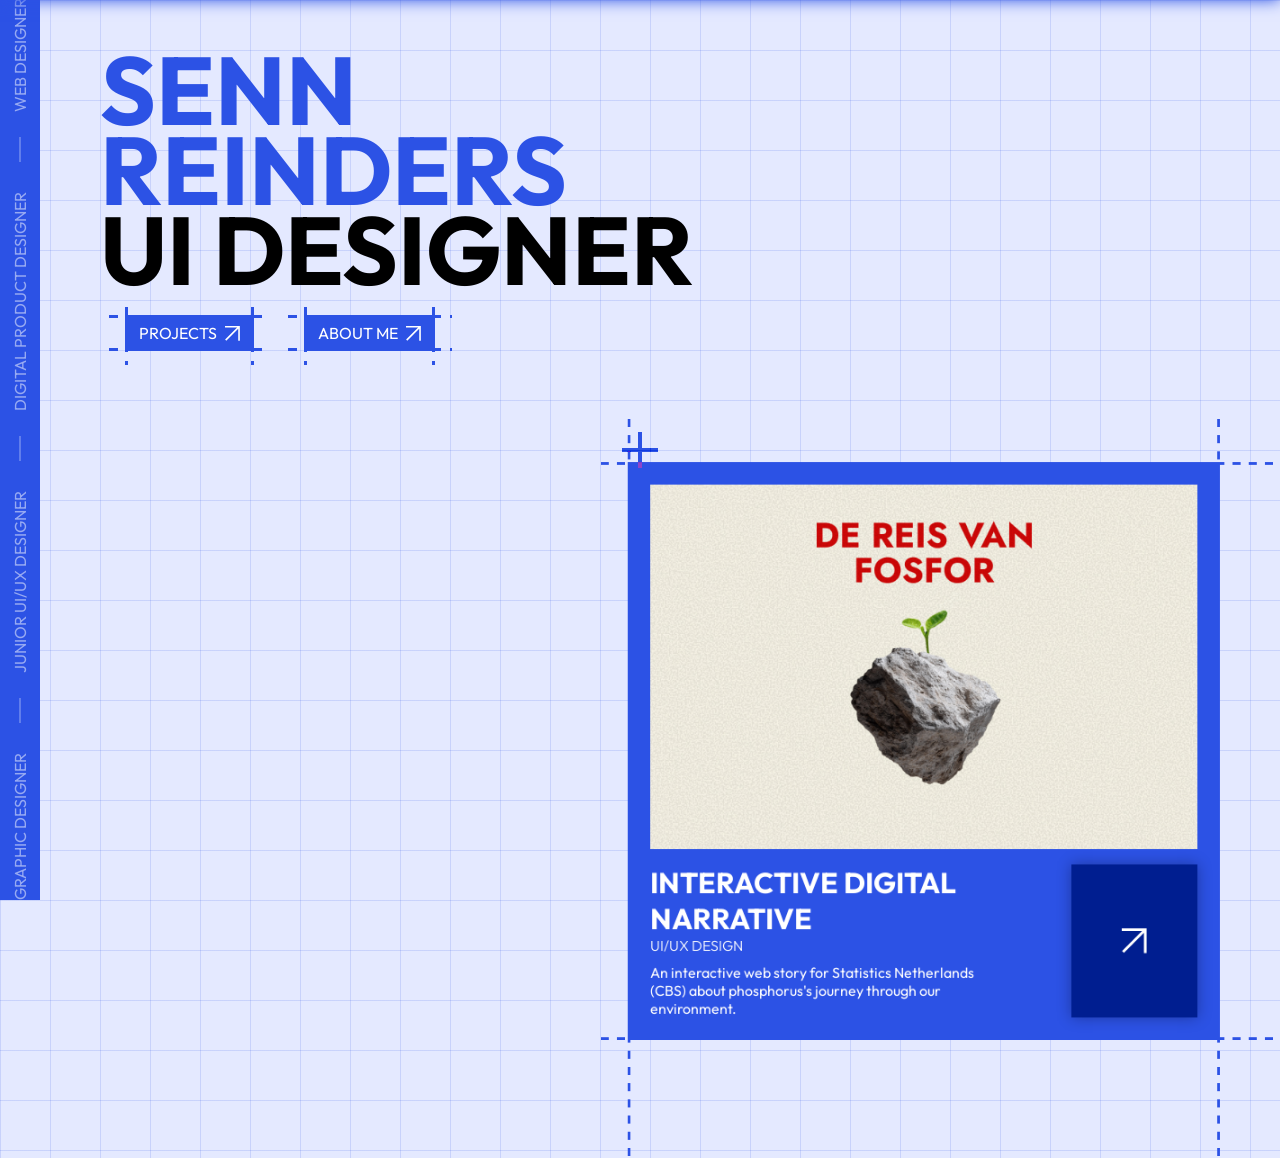
==== index.html @ 4d59e73b "scroll test Smooth scroll with mousewheel test" ====
<!DOCTYPE html>
<!-- TO DO
    - NEXT PROJECT
    - CONTACT ON PROJECT
    - BACK BTN LEFT + BACK
    - MOTION ON PROJECT
    - SMOOTH SCROLL WITH MOUSE WHEEL
    - REMOVE CONSOLE LOGS
     -->

<html lang="en">

<head>
    <meta charset="UTF-8">
    <meta name="viewport" content="width=device-width, initial-scale=1.0">
    <title>Portfolio - Senn</title>
    <link rel="icon" type="image/x-icon" href="favicon.png">
    <link rel="stylesheet" href="css/reset.css">
    <link rel="stylesheet" href="css/styles.css">
    <script src="js/cursor.js" defer></script>
    <script src="js/scroll-horizontal.js" defer></script>
    <script src="js/layout-state.js" defer></script>
    <script src="js/projects-parallax.js" defer></script>
    <script src="js/titles-scroller.js" defer></script>
    <script src="js/header-links-visibility.js" defer></script>
    <script src="js/contact-form.js" defer></script>

    <link href="https://fonts.googleapis.com/css?family=Outfit:100,200,300,regular,500,600,700,800,900"
        rel="stylesheet" />
</head>

<body class="page-transition-active">
    <!-- Loader Overlay -->
    <div id="loader">
        <div class="loader-inner">
            <div class="loader-badge">
                <span class="loader-label">BUILDING INTERFACE</span>
                <div class="loader-progress">
                    <div class="loader-bar"></div>
                </div>
            </div>
            <p class="loader-subtitle">Preparing blueprints & aligning grid…</p>
        </div>
    </div>
    <div id="page-transition" class="active">
        <div class="page-transition-inner">
            <span class="page-transition-label">BUILDING NEXT VIEW</span>
        </div>
    </div>
    <div class="cursor"></div>
    <header>
        <div class="heading links header">
            <div class="dashed-wrapper">
                <a onclick="scrollToProjects()" id="projects-btn-header">projects <svg
                        xmlns="http://www.w3.org/2000/svg" width="15" height="15" viewBox="0 0 15 15" fill="none">
                        <path
                            d="M0.131608 13.5712L12.0927 1.61007L3.50787e-05 1.58253L3.49944e-05 -4.4768e-06H14.8447V14.8447H13.2346L13.2346 2.75197L1.27351 14.7131L0.131608 13.5712Z"
                            fill="white" />
                    </svg>
                    <svg xmlns="http://www.w3.org/2000/svg" width="15" height="15" viewBox="0 0 15 15" fill="none">
                        <path
                            d="M0.131608 13.5712L12.0927 1.61007L3.50787e-05 1.58253L3.49944e-05 -4.4768e-06H14.8447V14.8447H13.2346L13.2346 2.75197L1.27351 14.7131L0.131608 13.5712Z"
                            fill="white" />
                    </svg>
                </a>
            </div>
            <div class="dashed-wrapper">
                <a onclick="scrollToAboutMe()" id="about-me-btn-header">about me <svg xmlns="http://www.w3.org/2000/svg"
                        width="15" height="15" viewBox="0 0 15 15" fill="none">
                        <path
                            d="M0.131608 13.5712L12.0927 1.61007L3.50787e-05 1.58253L3.49944e-05 -4.4768e-06H14.8447V14.8447H13.2346L13.2346 2.75197L1.27351 14.7131L0.131608 13.5712Z"
                            fill="white" />
                    </svg>
                    <svg xmlns="http://www.w3.org/2000/svg" width="15" height="15" viewBox="0 0 15 15" fill="none">
                        <path
                            d="M0.131608 13.5712L12.0927 1.61007L3.50787e-05 1.58253L3.49944e-05 -4.4768e-06H14.8447V14.8447H13.2346L13.2346 2.75197L1.27351 14.7131L0.131608 13.5712Z"
                            fill="white" />
                    </svg>
                </a>
            </div>
        </div>
    </header>
    <main>
        <div class="titles-scroller">
            <div class="scroller-inner">
                <p>GRAPHIC DESIGNER</p>
                <P>JUNIOR UI/UX DESIGNER</P>
                <p>DIGITAL PRODUCT DESIGNER</p>
                <p>WEB DESIGNER</p>
            </div>
        </div>
        <div class="heading-links-grp">
            <div class="heading-group">
                <h1>SENN REINDERS</h1>
                <h2>UI DESIGNER</h2>
            </div>
            <div class="heading links">
                <div class="dashed-wrapper">
                    <a onclick="scrollToProjects()" id="projects-btn">projects <svg xmlns="http://www.w3.org/2000/svg"
                            width="15" height="15" viewBox="0 0 15 15" fill="none">
                            <path
                                d="M0.131608 13.5712L12.0927 1.61007L3.50787e-05 1.58253L3.49944e-05 -4.4768e-06H14.8447V14.8447H13.2346L13.2346 2.75197L1.27351 14.7131L0.131608 13.5712Z"
                                fill="white" />
                        </svg>
                        <svg xmlns="http://www.w3.org/2000/svg" width="15" height="15" viewBox="0 0 15 15" fill="none">
                            <path
                                d="M0.131608 13.5712L12.0927 1.61007L3.50787e-05 1.58253L3.49944e-05 -4.4768e-06H14.8447V14.8447H13.2346L13.2346 2.75197L1.27351 14.7131L0.131608 13.5712Z"
                                fill="white" />
                        </svg>
                    </a>
                </div>
                <div class="dashed-wrapper">
                    <a onclick="scrollToAboutMe()" id="about-me-btn">about me <svg xmlns="http://www.w3.org/2000/svg"
                            width="15" height="15" viewBox="0 0 15 15" fill="none">
                            <path
                                d="M0.131608 13.5712L12.0927 1.61007L3.50787e-05 1.58253L3.49944e-05 -4.4768e-06H14.8447V14.8447H13.2346L13.2346 2.75197L1.27351 14.7131L0.131608 13.5712Z"
                                fill="white" />
                        </svg>
                        <svg xmlns="http://www.w3.org/2000/svg" width="15" height="15" viewBox="0 0 15 15" fill="none">
                            <path
                                d="M0.131608 13.5712L12.0927 1.61007L3.50787e-05 1.58253L3.49944e-05 -4.4768e-06H14.8447V14.8447H13.2346L13.2346 2.75197L1.27351 14.7131L0.131608 13.5712Z"
                                fill="white" />
                        </svg>
                    </a>
                </div>
            </div>
        </div>
        <section class="projects" id="projects">
            <div class="project one" data-depth="0.8">
                <a href="interactive-digital-narrative.html">
                    <img src="img/interactive-digital-narrative_thumbnail.jpg" alt="placeholder">
                </a>
                <div class="txt-btn-grp">
                    <div class="txt-grp">
                        <h3>INTERACTIVE DIGITAL NARRATIVE</h3>
                        <h4>UI/UX Design</h4>
                        <p>An interactive web story for Statistics Netherlands (CBS) about phosphorus's journey through
                            our environment.</p>
                    </div>
                    <a href="interactive-digital-narrative.html">
                        <svg xmlns="http://www.w3.org/2000/svg" width="28" height="28" viewBox="0 0 28 28" fill="none">
                            <path
                                d="M0.244417 25.2114L22.4648 2.99107L-7.94699e-06 2.93991L-7.77841e-06 7.77841e-06H27.5772V27.5772L24.5861 27.5772L24.5861 5.11239L2.36574 27.3327L0.244417 25.2114Z"
                                fill="white" />
                        </svg>
                        <svg xmlns="http://www.w3.org/2000/svg" width="28" height="28" viewBox="0 0 28 28" fill="none">
                            <path
                                d="M0.244417 25.2114L22.4648 2.99107L-7.94699e-06 2.93991L-7.77841e-06 7.77841e-06H27.5772V27.5772L24.5861 27.5772L24.5861 5.11239L2.36574 27.3327L0.244417 25.2114Z"
                                fill="white" />
                        </svg>
                    </a>
                </div>
            </div>
            <div class="project two" data-depth="1.2">
                <a href="unexpected-research-matchmaker.html">
                    <img src="img/unexpected-research-matchmaker_thumbnail.jpg" alt="placeholder">
                </a>
                <div class="txt-btn-grp">
                    <div class="txt-grp">
                        <h3>RESEARCH MATCHMAKER</h3>
                        <h4>UI/UX Design</h4>
                        <p>A playful digital matchmaker that pairs students with surprising research themes from Special
                            Collections through interactive, ever-changing card combinations.</p>
                    </div>
                    <a href="unexpected-research-matchmaker.html">
                        <svg xmlns="http://www.w3.org/2000/svg" width="28" height="28" viewBox="0 0 28 28" fill="none">
                            <path
                                d="M0.244417 25.2114L22.4648 2.99107L-7.94699e-06 2.93991L-7.77841e-06 7.77841e-06H27.5772V27.5772L24.5861 27.5772L24.5861 5.11239L2.36574 27.3327L0.244417 25.2114Z"
                                fill="white" />
                        </svg>
                        <svg xmlns="http://www.w3.org/2000/svg" width="28" height="28" viewBox="0 0 28 28" fill="none">
                            <path
                                d="M0.244417 25.2114L22.4648 2.99107L-7.94699e-06 2.93991L-7.77841e-06 7.77841e-06H27.5772V27.5772L24.5861 27.5772L24.5861 5.11239L2.36574 27.3327L0.244417 25.2114Z"
                                fill="white" />
                        </svg>
                    </a>
                </div>
            </div>
            <div class="project three" data-depth="1.6">
                <img src="img/coming-soon-thumbnail.jpg" alt="placeholder">
                <div class="txt-btn-grp">
                    <div class="txt-grp">
                        <h3>COMING SOON</h3>
                        <h4>UI/UX Design</h4>
                        <p>I'm currently working on a new project. It will be added soon. Please hang in there for just a little while longer.</p>
                    </div>
                    <!-- <a href="#">
                        <svg xmlns="http://www.w3.org/2000/svg" width="28" height="28" viewBox="0 0 28 28" fill="none">
                            <path
                                d="M0.244417 25.2114L22.4648 2.99107L-7.94699e-06 2.93991L-7.77841e-06 7.77841e-06H27.5772V27.5772L24.5861 27.5772L24.5861 5.11239L2.36574 27.3327L0.244417 25.2114Z"
                                fill="white" />
                        </svg>
                        <svg xmlns="http://www.w3.org/2000/svg" width="28" height="28" viewBox="0 0 28 28" fill="none">
                            <path
                                d="M0.244417 25.2114L22.4648 2.99107L-7.94699e-06 2.93991L-7.77841e-06 7.77841e-06H27.5772V27.5772L24.5861 27.5772L24.5861 5.11239L2.36574 27.3327L0.244417 25.2114Z"
                                fill="white" />
                        </svg>
                    </a> -->
                </div>
            </div>
        </section>
        <div id="section-scroll-container">
            <section class="about-me" id="about-me">
                <div class="left">
                    <div class="text">
                        <h3>MORE ABOUT ME</h3>
                        <p>My name is Senn, nice to meet you. I enjoy creating digital products. UI design is what I
                            love to do, and UX design is always part of that, which I don't want to forget. In addition
                            to experimenting on my own, I am still studying at Zuyd University of Applied Sciences.
                            Here, I am pursuing a degree in Communication and Multimedia Design.</p>
                    </div>
                    <div id="study-toolbox-grp">
                        <div class="study">
                            <div id="heading-logo-grp">
                                <h4>STUDY</h4>
                                <img src="img/LogoZUYD.png" alt="logo-zuyd">
                            </div>
                            <p>Communication and Multimedia Design</p>
                            <h5>STUDY PROGRESS</h5>
                            <div class="progress">
                                <div class="year active">1</div>
                                <div class="year active">2</div>
                                <div class="year">3</div>
                                <div class="year">4</div>
                            </div>
                        </div>
                        <div class="buttons">
                            <a onclick="scrollToHowIWork()">design process
                                <svg xmlns="http://www.w3.org/2000/svg" width="17" height="16" viewBox="0 0 17 16"
                                    fill="none">
                                    <path
                                        d="M9.04347 -9.52136e-07L9.04347 13.5325L15.8997 6.70738L16.7949 7.60259L8.39752 16L0.000112076 7.60259L0.910908 6.6918L7.75156 13.5325L7.75156 -1.06508e-06L9.04347 -9.52136e-07Z"
                                        fill="white" />
                                </svg>
                                <svg xmlns="http://www.w3.org/2000/svg" width="17" height="16" viewBox="0 0 17 16"
                                    fill="none">
                                    <path
                                        d="M9.04347 -9.52136e-07L9.04347 13.5325L15.8997 6.70738L16.7949 7.60259L8.39752 16L0.000112076 7.60259L0.910908 6.6918L7.75156 13.5325L7.75156 -1.06508e-06L9.04347 -9.52136e-07Z"
                                        fill="white" />
                                </svg>
                            </a>
                            <a onclick="scrollToContact()">contact
                                <svg xmlns="http://www.w3.org/2000/svg" width="17" height="16" viewBox="0 0 17 16"
                                    fill="none">
                                    <path
                                        d="M9.04347 -9.52136e-07L9.04347 13.5325L15.8997 6.70738L16.7949 7.60259L8.39752 16L0.000112076 7.60259L0.910908 6.6918L7.75156 13.5325L7.75156 -1.06508e-06L9.04347 -9.52136e-07Z"
                                        fill="white" />
                                </svg>
                                <svg xmlns="http://www.w3.org/2000/svg" width="17" height="16" viewBox="0 0 17 16"
                                    fill="none">
                                    <path
                                        d="M9.04347 -9.52136e-07L9.04347 13.5325L15.8997 6.70738L16.7949 7.60259L8.39752 16L0.000112076 7.60259L0.910908 6.6918L7.75156 13.5325L7.75156 -1.06508e-06L9.04347 -9.52136e-07Z"
                                        fill="white" />
                                </svg>
                            </a>
                        </div>
                    </div>
                </div>
                <div id="app" class="right"></div>
                <div class="line">
                    <div class="first"></div>
                    <div class="second"></div>
                </div>
            </section>
            <section class="how-i-work" id="how-i-work">
                <div class="text">
                    <h3>DESIGN PROCESS</h3>
                    <p>I design in an intuitive way. I rarely start from individual screens, but from the journey
                        someone
                        takes and what that experience should feel like. I like to map how a user arrives, which steps
                        they
                        go through and where they might need a small nudge. From there I make choices in flows, states
                        and
                        copy that feel calm and logical for the user, even when the concept is playful or surprising. I
                        work
                        in a focused and structured way, often turning a loose collection of ideas or wireframes into
                        one
                        clear story that makes sense from the first click to the final interaction. I am curious and
                        driven,
                        always looking for ways to improve my skills and to make work that has real impact instead of
                        delivering something that feels half finished.</p>
                </div>
                <div class="my-toolbox">
                    <h4>MY TOOLBOX</h4>
                    <div class="toolbox">
                        <img src="img/figma.png" alt="figma-logo">
                        <img src="img/photoshop.png" alt="adobe-photoshop-logo">
                        <img src="img/illustrator.png" alt="adobe-illustrator-logo">
                        <img src="img/miro.png" alt="miro-logo">
                        <img src="img/notion.png" alt="notion-logo">
                        <img src="img/spline.png" alt="spline-logo">
                    </div>
                </div>
                <div class="line">
                    <div class="first"></div>
                    <div class="second"></div>
                    <div class="third"></div>
                </div>
            </section>
            <section class="contact" id="contact">
                <div class="left">
                    <h3>LET'S BUILD</h3>
                    <form method="POST" id="form">
                        <input type="text" name="first-name" id="first-name" placeholder="First name" required>
                        <input type="text" name="last-name" id="last-name" placeholder="Last name" required>
                        <input type="email" name="email" id="email" placeholder="E-mail" required>
                        <input type="text" name="company" id="company" placeholder="Company (optional)">
                        <textarea name="message" id="message" placeholder="Message" required></textarea>
                        <!-- <div class="captcha-wrapper">
                            <div class="captcha-header">
                                <h5>HUMAN CHECKPOINT</h5>
                                <p>Just a quick security check. Please confirm below that you're not a robot.</p>
                            </div>
                            <div class="h-captcha" data-captcha="true"></div>
                        </div> -->
                        <button type="submit">Send message
                            <svg xmlns="http://www.w3.org/2000/svg" width="14" height="14" viewBox="0 0 14 14"
                                fill="none">
                                <path
                                    d="M9.53674e-07 6.46154L11.8409 6.46154L5.86895 0.746246L6.65227 0L14 7L6.65227 14L5.85532 13.2408L11.8409 7.53846L9.53674e-07 7.53846V6.46154Z"
                                    fill="white" />
                            </svg>
                        </button>
                        <div class="conformation-message">
                            <div class="circle">
                                <svg xmlns="http://www.w3.org/2000/svg" width="49" height="37" viewBox="0 0 49 37"
                                    fill="none">
                                    <path
                                        d="M17.1 36.075L0 18.975L4.275 14.7L17.1 27.525L44.625 0L48.9 4.275L17.1 36.075Z"
                                        fill="white" />
                                </svg>
                            </div>
                            <h4>BUILDING PLAN CREATED</h4>
                            <p>I will contact you as soon as possible</p>
                        </div>
                    </form>
                </div>
                <div class="right">
                    <div class="profile">
                        <img src="img/profile-picture.jpg" alt="profile-picture">
                        <h4>Senn Reinders</h4>
                    </div>
                    <div class="platforms">
                        <a class="linkedin" href="https://www.linkedin.com/in/senn-reinders/" target="_blank">
                            <div class="svg-container">
                                <svg xmlns="http://www.w3.org/2000/svg" width="18" height="18" viewBox="0 0 18 18"
                                    fill="none">
                                    <path
                                        d="M16 0C16.5304 0 17.0391 0.210714 17.4142 0.585786C17.7893 0.960859 18 1.46957 18 2V16C18 16.5304 17.7893 17.0391 17.4142 17.4142C17.0391 17.7893 16.5304 18 16 18H2C1.46957 18 0.960859 17.7893 0.585786 17.4142C0.210714 17.0391 0 16.5304 0 16V2C0 1.46957 0.210714 0.960859 0.585786 0.585786C0.960859 0.210714 1.46957 0 2 0H16ZM15.5 15.5V10.2C15.5 9.33539 15.1565 8.5062 14.5452 7.89483C13.9338 7.28346 13.1046 6.94 12.24 6.94C11.39 6.94 10.4 7.46 9.92 8.24V7.13H7.13V15.5H9.92V10.57C9.92 9.8 10.54 9.17 11.31 9.17C11.6813 9.17 12.0374 9.3175 12.2999 9.58005C12.5625 9.8426 12.71 10.1987 12.71 10.57V15.5H15.5ZM3.88 5.56C4.32556 5.56 4.75288 5.383 5.06794 5.06794C5.383 4.75288 5.56 4.32556 5.56 3.88C5.56 2.95 4.81 2.19 3.88 2.19C3.43178 2.19 3.00193 2.36805 2.68499 2.68499C2.36805 3.00193 2.19 3.43178 2.19 3.88C2.19 4.81 2.95 5.56 3.88 5.56ZM5.27 15.5V7.13H2.5V15.5H5.27Z"
                                        fill="white" />
                                </svg>
                            </div>
                            <p>Senn Reinders</p>
                        </a>
                        <a class="mail" href="mailto:reinderssenn@gmail.com">
                            <div class="svg-container">
                                <svg xmlns="http://www.w3.org/2000/svg" width="20" height="16" viewBox="0 0 20 16"
                                    fill="none">
                                    <path
                                        d="M18 0H2C1.46957 0 0.960859 0.210714 0.585786 0.585786C0.210714 0.960859 0 1.46957 0 2V14C0 14.5304 0.210714 15.0391 0.585786 15.4142C0.960859 15.7893 1.46957 16 2 16H18C18.5304 16 19.0391 15.7893 19.4142 15.4142C19.7893 15.0391 20 14.5304 20 14V2C20 1.46957 19.7893 0.960859 19.4142 0.585786C19.0391 0.210714 18.5304 0 18 0ZM18 4.236L10 9.118L2 4.236V2H18V4.236Z"
                                        fill="white" />
                                </svg>
                            </div>
                            <p>reinderssenn@gmail.com</p>
                        </a>
                        <a class="phone" href="tel:+31613909482">
                            <div class="svg-container">
                                <svg xmlns="http://www.w3.org/2000/svg" width="18" height="18" viewBox="0 0 18 18"
                                    fill="none">
                                    <path
                                        d="M17.9984 12.46L12.7284 11.85L10.2084 14.37C7.36983 12.9259 5.0625 10.6186 3.61844 7.78L6.14844 5.25L5.53844 0H0.0284377C-0.551562 10.18 7.81844 18.55 17.9984 17.97V12.46Z"
                                        fill="white" />
                                </svg>
                            </div>
                            <p>+31 6 13909482</p>
                        </a>
                        <a class="whatsapp" href="https://wa.me/31613909482" target="_blank">
                            <div class="svg-container">
                                <svg xmlns="http://www.w3.org/2000/svg" width="20" height="20" viewBox="0 0 20 20"
                                    fill="none">
                                    <path
                                        d="M17 2.91005C16.0831 1.98416 14.991 1.25002 13.7875 0.750416C12.584 0.250812 11.2931 -0.00426317 9.99 5.38951e-05C4.53 5.38951e-05 0.0800002 4.45005 0.0800002 9.91005C0.0800002 11.6601 0.54 13.3601 1.4 14.8601L0 20.0001L5.25 18.6201C6.7 19.4101 8.33 19.8301 9.99 19.8301C15.45 19.8301 19.9 15.3801 19.9 9.92005C19.9 7.27005 18.87 4.78005 17 2.91005ZM9.99 18.1501C8.51 18.1501 7.06 17.7501 5.79 17.0001L5.49 16.8201L2.37 17.6401L3.2 14.6001L3 14.2901C2.17755 12.9771 1.74092 11.4593 1.74 9.91005C1.74 5.37005 5.44 1.67005 9.98 1.67005C12.18 1.67005 14.25 2.53005 15.8 4.09005C16.5676 4.85392 17.1759 5.7626 17.5896 6.76338C18.0033 7.76417 18.2142 8.83714 18.21 9.92005C18.23 14.4601 14.53 18.1501 9.99 18.1501ZM14.51 11.9901C14.26 11.8701 13.04 11.2701 12.82 11.1801C12.59 11.1001 12.43 11.0601 12.26 11.3001C12.09 11.5501 11.62 12.1101 11.48 12.2701C11.34 12.4401 11.19 12.4601 10.94 12.3301C10.69 12.2101 9.89 11.9401 8.95 11.1001C8.21 10.4401 7.72 9.63005 7.57 9.38005C7.43 9.13005 7.55 9.00005 7.68 8.87005C7.79 8.76005 7.93 8.58005 8.05 8.44005C8.17 8.30005 8.22 8.19005 8.3 8.03005C8.38 7.86005 8.34 7.72005 8.28 7.60005C8.22 7.48005 7.72 6.26005 7.52 5.76005C7.32 5.28005 7.11 5.34005 6.96 5.33005H6.48C6.31 5.33005 6.05 5.39005 5.82 5.64005C5.6 5.89005 4.96 6.49005 4.96 7.71005C4.96 8.93005 5.85 10.1101 5.97 10.2701C6.09 10.4401 7.72 12.9401 10.2 14.0101C10.79 14.2701 11.25 14.4201 11.61 14.5301C12.2 14.7201 12.74 14.6901 13.17 14.6301C13.65 14.5601 14.64 14.0301 14.84 13.4501C15.05 12.8701 15.05 12.3801 14.98 12.2701C14.91 12.1601 14.76 12.1101 14.51 11.9901Z"
                                        fill="white" />
                                </svg>
                            </div>
                            <p>+31 6 13909482</p>
                        </a>
                        <a class="awwwards" href="https://www.awwwards.com/senn-reinders/" target="_blank">
                            <div class="svg-container">
                                <svg xmlns="http://www.w3.org/2000/svg" width="24" height="13" viewBox="0 0 24 13"
                                    fill="none">
                                    <path
                                        d="M14.72 0L12.48 8.68L10.36 0H7.47L5.35 8.68L3.11 0H0L4.01 12.65H6.75L8.92 4.47L11.08 12.65H13.82L17.83 0H14.72ZM19.82 10.7C19.82 11.9 20.72 12.8 21.91 12.8C23.11 12.8 24 11.9 24 10.7C24 9.5 23.1 8.58 21.9 8.58C20.71 8.58 19.82 9.48 19.82 10.69"
                                        fill="white" />
                                </svg>
                            </div>
                            <p>@senn-reinders</p>
                        </a>
                    </div>
                </div>
                <div class="line">
                    <div class="first"></div>
                    <div class="second"></div>
                </div>
            </section>
        </div>
    </main>
    <div class="minimum-width-warning">
        <h3>UNDER CONSTRUCTION</h3>
        <p>Unfortunately, this website is not yet optimized for smaller screens. Please visit the website on a device
            with a larger screen to experience it fully.</p>
        <div class="tape one"></div>
        <div class="tape two"></div>
        <div class="tape three"></div>
        <div class="tape four"></div>
        <h4>CONTACT ME</h4>
        <div class="socials">
            <a class="svg-container" href=https://www.linkedin.com/in/senn-reinders/">
                <svg xmlns="http://www.w3.org/2000/svg" width="18" height="18" viewBox="0 0 18 18" fill="none">
                    <path
                        d="M16 0C16.5304 0 17.0391 0.210714 17.4142 0.585786C17.7893 0.960859 18 1.46957 18 2V16C18 16.5304 17.7893 17.0391 17.4142 17.4142C17.0391 17.7893 16.5304 18 16 18H2C1.46957 18 0.960859 17.7893 0.585786 17.4142C0.210714 17.0391 0 16.5304 0 16V2C0 1.46957 0.210714 0.960859 0.585786 0.585786C0.960859 0.210714 1.46957 0 2 0H16ZM15.5 15.5V10.2C15.5 9.33539 15.1565 8.5062 14.5452 7.89483C13.9338 7.28346 13.1046 6.94 12.24 6.94C11.39 6.94 10.4 7.46 9.92 8.24V7.13H7.13V15.5H9.92V10.57C9.92 9.8 10.54 9.17 11.31 9.17C11.6813 9.17 12.0374 9.3175 12.2999 9.58005C12.5625 9.8426 12.71 10.1987 12.71 10.57V15.5H15.5ZM3.88 5.56C4.32556 5.56 4.75288 5.383 5.06794 5.06794C5.383 4.75288 5.56 4.32556 5.56 3.88C5.56 2.95 4.81 2.19 3.88 2.19C3.43178 2.19 3.00193 2.36805 2.68499 2.68499C2.36805 3.00193 2.19 3.43178 2.19 3.88C2.19 4.81 2.95 5.56 3.88 5.56ZM5.27 15.5V7.13H2.5V15.5H5.27Z"
                        fill="white" />
                </svg>
            </a>
            <a class="svg-container" href="mailto:reinderssenn@gmail.com">
                <svg xmlns="http://www.w3.org/2000/svg" width="20" height="16" viewBox="0 0 20 16" fill="none">
                    <path
                        d="M18 0H2C1.46957 0 0.960859 0.210714 0.585786 0.585786C0.210714 0.960859 0 1.46957 0 2V14C0 14.5304 0.210714 15.0391 0.585786 15.4142C0.960859 15.7893 1.46957 16 2 16H18C18.5304 16 19.0391 15.7893 19.4142 15.4142C19.7893 15.0391 20 14.5304 20 14V2C20 1.46957 19.7893 0.960859 19.4142 0.585786C19.0391 0.210714 18.5304 0 18 0ZM18 4.236L10 9.118L2 4.236V2H18V4.236Z"
                        fill="white" />
                </svg>
            </a>
            <a class="svg-container" href="https://wa.me/31613909482">
                <svg xmlns="http://www.w3.org/2000/svg" width="20" height="20" viewBox="0 0 20 20" fill="none">
                    <path
                        d="M17 2.91005C16.0831 1.98416 14.991 1.25002 13.7875 0.750416C12.584 0.250812 11.2931 -0.00426317 9.99 5.38951e-05C4.53 5.38951e-05 0.0800002 4.45005 0.0800002 9.91005C0.0800002 11.6601 0.54 13.3601 1.4 14.8601L0 20.0001L5.25 18.6201C6.7 19.4101 8.33 19.8301 9.99 19.8301C15.45 19.8301 19.9 15.3801 19.9 9.92005C19.9 7.27005 18.87 4.78005 17 2.91005ZM9.99 18.1501C8.51 18.1501 7.06 17.7501 5.79 17.0001L5.49 16.8201L2.37 17.6401L3.2 14.6001L3 14.2901C2.17755 12.9771 1.74092 11.4593 1.74 9.91005C1.74 5.37005 5.44 1.67005 9.98 1.67005C12.18 1.67005 14.25 2.53005 15.8 4.09005C16.5676 4.85392 17.1759 5.7626 17.5896 6.76338C18.0033 7.76417 18.2142 8.83714 18.21 9.92005C18.23 14.4601 14.53 18.1501 9.99 18.1501ZM14.51 11.9901C14.26 11.8701 13.04 11.2701 12.82 11.1801C12.59 11.1001 12.43 11.0601 12.26 11.3001C12.09 11.5501 11.62 12.1101 11.48 12.2701C11.34 12.4401 11.19 12.4601 10.94 12.3301C10.69 12.2101 9.89 11.9401 8.95 11.1001C8.21 10.4401 7.72 9.63005 7.57 9.38005C7.43 9.13005 7.55 9.00005 7.68 8.87005C7.79 8.76005 7.93 8.58005 8.05 8.44005C8.17 8.30005 8.22 8.19005 8.3 8.03005C8.38 7.86005 8.34 7.72005 8.28 7.60005C8.22 7.48005 7.72 6.26005 7.52 5.76005C7.32 5.28005 7.11 5.34005 6.96 5.33005H6.48C6.31 5.33005 6.05 5.39005 5.82 5.64005C5.6 5.89005 4.96 6.49005 4.96 7.71005C4.96 8.93005 5.85 10.1101 5.97 10.2701C6.09 10.4401 7.72 12.9401 10.2 14.0101C10.79 14.2701 11.25 14.4201 11.61 14.5301C12.2 14.7201 12.74 14.6901 13.17 14.6301C13.65 14.5601 14.64 14.0301 14.84 13.4501C15.05 12.8701 15.05 12.3801 14.98 12.2701C14.91 12.1601 14.76 12.1101 14.51 11.9901Z"
                        fill="white" />
                </svg>
            </a>
        </div>
    </div>
    <!-- <script src="https://unpkg.com/three@0.158.0/build/three.min.js"></script>
    <script src="js/OBJLoader.js"></script> -->
    <script type="module" src="js/main.js"></script>
    <script src="js/loader.js" defer></script>
    <script src="js/page-transition.js" defer></script>

</body>

</html>
---- css/styles.css ----
:root {
    --primary-color: #2C52E5;
    --secondary-color: #001E90;
    --grid-color: rgba(44, 82, 229, 0.15);
    --background-color: #E4E9FF;
    --black: #000000;
    --white: #FFFFFF;
    --warning-color: #FFCC00;
}

* {
    cursor: none !important;
}

body {
    background-color: var(--background-color);
    background-image:
        linear-gradient(var(--grid-color) 1px, transparent 1px),
        linear-gradient(90deg, var(--grid-color) 1px, transparent 1px);
    background-size: 50px 50px;
    overflow-x: scroll;
    overflow-y: hidden;
    transition: ease 1s;
    width: 100vw;
    height: 100vh;
}

body.up {
    background-size: 37px 37px;
}

.cursor {
    position: fixed;
    top: 0;
    left: 0;
    width: 36px;
    height: 36px;
    pointer-events: none;
    transition: transform 0.3s ease-out;
    z-index: 1000;
    transform: translate(-50%, -50%);
    mix-blend-mode: difference;
}

.cursor::before,
.cursor::after {
    content: "";
    position: absolute;
    top: 50%;
    left: 50%;
    width: 100%;
    height: 4px;
    transform: translate(-50%, -50%) scale(1);
    background-color: #B8971A;
}

.cursor::after {
    width: 4px;
    height: 100%;
}

.cursor::before,
.cursor::after {
    transition: .3s ease;
}

.cursor.hover,
.cursor.hover {
    transform: translate(-50%, -50%) scale(0.4) rotate(90deg);
}

.cursor-label {
    position: absolute;
    top: 120%;
    left: 50%;
    transform: translate(-50%, 6px);
    font-family: Outfit, sans-serif;
    font-size: 0.6rem;
    letter-spacing: 0.08em;
    text-transform: uppercase;
    color: #B8971A;
    white-space: nowrap;
    opacity: 0;
    transition: opacity 0.2s ease-out, transform 0.2s ease-out;
    pointer-events: none;
}

main {
    display: flex;
    flex-direction: row;
    width: fit-content;
    height: 100vh;
    padding-right: 25px;
}

h1 {
    font-family: Outfit, sans-serif;
    font-size: 6rem;
    font-weight: bold;
    word-wrap: break-word;
    line-height: 5rem;
    color: var(--primary-color);
    width: min-content;
}

h2 {
    font-family: Outfit, sans-serif;
    font-size: 6rem;
    line-height: 5rem;
    font-weight: bold;
    color: var(--black);
    text-wrap: nowrap;
}

h3 {
    font-family: Outfit, sans-serif;
    font-size: 2rem;
    line-height: 2.5rem;
    font-weight: bold;
    color: var(--white);
    text-transform: uppercase;
}

h4 {
    font-family: Outfit, sans-serif;
    font-size: 1rem;
    line-height: 1.25rem;
    font-weight: 300;
    color: var(--white);
    text-transform: uppercase;
}

p {
    font-family: Outfit, sans-serif;
    font-size: 1rem;
    line-height: 1.25rem;
    color: var(--white);
}

a {
    font-family: Outfit, sans-serif;
    font-size: 1rem;
    color: var(--white);
    background-color: var(--primary-color);
    text-transform: uppercase;
    text-decoration: none;
    padding: 10px 14px;
    gap: 5px;
    cursor: pointer;
}

header {
    position: fixed;
    top: 0;
    left: 0;
    display: flex;
    align-items: center;
    gap: 0;
    padding: 25px 0 25px 65px;
    z-index: 999;
    transform: translateY(-100%);
    transition: .8s ease;
}

header .heading.links {
    padding-left: 0;
    transition: .3s ease;
}

header .heading.links .dashed-wrapper {
    opacity: 0.5;
    transition: .3s ease;
}

header .heading.links .dashed-wrapper:hover {
    opacity: 1;
}

.titles-scroller {
    position: fixed;
    left: 0;
    top: 100vh;
    display: flex;
    align-items: center;
    background-color: var(--primary-color);
    width: 100vh;
    height: 40px;
    rotate: -90deg;
    transform-origin: top left;
    z-index: 999;
}

.scroller-inner {
    display: flex;
    flex-direction: row;
    align-items: center;
    gap: 25px;
    width: fit-content;
    animation: move-titles 25s linear infinite;
    animation-direction: reverse;
}

.titles-scroller p {
    position: relative;
    text-wrap: nowrap;
    opacity: 0.5;
    margin-left: 55px;
    cursor: vertical-text;
}

.titles-scroller p:first-child {
    margin-left: 0;
}

.titles-scroller p::after {
    content: "";
    display: inline-block;
    position: absolute;
    top: 50%;
    left: 100%;
    transform: translateY(-50%);
    margin: 0 30px;
    width: 25px;
    height: 1px;
    background-color: var(--white);
}

@keyframes move-titles {
    from {
        transform: translateX(0);
    }

    to {
        transform: translateX(calc(-50% - 40px));
    }
}

.heading-links-grp {
    display: flex;
    flex-direction: column;
    gap: 25px;
    margin: 50px 0 0 100px;
    transition: .8s ease;
}

.heading-links-grp.up {
    transform: translate(-500px, -500px);
    scale: .75;
}

.heading.links {
    display: flex;
    position: relative;
    gap: 50px;
    padding-left: 25px;
}

.heading.links a {
    position: relative;
    display: inline-flex;
    align-items: center;
    gap: 8px;
    transition: .3s ease;
    overflow: hidden;
    z-index: 10;
}

.dashed-wrapper {
    position: relative;
}

.heading.links .dashed-wrapper::before {
    content: "";
    position: absolute;
    left: 0;
    right: 0;
    top: -8px;
    height: 160%;
    background-image:
        linear-gradient(to bottom, var(--primary-color) 50%, transparent 50%),
        linear-gradient(to bottom, var(--primary-color) 50%, transparent 50%);
    background-size: 3px 18px, 3px 18px;
    background-position: 0 0, 100% 0;
    background-repeat: repeat-y;
    z-index: -1;
    pointer-events: none;
}

.heading.links .dashed-wrapper::after {
    content: "";
    position: absolute;
    left: -16px;
    top: 0;
    bottom: 0;
    width: 125%;
    pointer-events: none;
    background-image:
        linear-gradient(to right, var(--primary-color) 50%, transparent 50%),
        linear-gradient(to right, var(--primary-color) 50%, transparent 50%);
    background-repeat: repeat-x;
    background-size: 18px 3px, 18px 3px;
    background-position: 0 0, 0 100%, 0 0, 100% 0;
    z-index: -1;
    pointer-events: none;
}

.heading.links a:hover:not(#back-btn-header) {
    transform: rotateX(10deg) rotateY(-10deg) translate(7px, -7px);
    scale: 1.05;
}

.heading.links .dashed-wrapper:hover::before {
    animation: move-dash-vertical 0.5s linear infinite;
    opacity: 0.5;
}

.heading.links .dashed-wrapper:hover::after {
    animation: move-dash-horizontal 0.5s linear infinite;
    opacity: 0.5;
}

@keyframes move-dash-horizontal {
    from {
        background-position: 0 0, 0 100%;
    }

    to {
        background-position: 18px 0, 18px 100%;
    }
}

@keyframes move-dash-vertical {
    from {
        background-position: 0 0, 100% 0;
    }

    to {
        background-position: 0 18px, 100% 18px;
    }
}

.heading.links a:hover svg {
    transition: .3s ease;
    transform: translate(30px, -30px);
}

.heading.links a svg:nth-child(2) {
    position: absolute;
    right: 14px;
    transform: translate(-30px, 30px);
}

.heading.links a:hover svg:nth-child(2) {
    transform: translate(0, 0);
}

.projects {
    display: flex;
    flex-direction: row;
    gap: 80px;
    margin-top: 50px;
    margin-left: -200px;
    transition: .8s ease;
}

.projects.up {
    transform: translate(-370px, -370px);
}

.project {
    display: flex;
    flex-direction: column;
    gap: 15px;
    padding: 25px;
    background-color: var(--primary-color);
    color: var(--white);
    height: fit-content;
    width: min-content;
    will-change: transform;
    position: relative;
    transition: .3s ease;
}

/* Kleine = langzamer / “verder weg” */
.project[data-depth="0.8"] {
    scale: 0.9;
}

/* Medium */
.project[data-depth="1.2"] {
    scale: 1;
}

/* Groot = sneller / “dichterbij” */
.project[data-depth="1.6"] {
    scale: 1.1;
}

.projects.up .project[data-depth="0.8"] {
    scale: 0.8;
}

.projects.up .project[data-depth="1.2"] {
    scale: 0.9;
}

.projects.up .project[data-depth="1.6"] {
    scale: 0.85;
}

.project.one {
    margin-top: 380px;
}

.projects.up .project.one {
    margin-top: 55vh;
}

.project.two {
    margin-top: 220px;
}

.projects.up .project.two {
    margin-top: 65vh;
}

.project.three {
    margin-top: 320px;
}

.projects.up .project.three {
    margin-top: 55vh;
}

.project img {
    height: 45vh;
    max-height: 500px;
    aspect-ratio: 3/2;
    object-fit: cover;
}

.project a {
    padding: 0;
}

.project .txt-grp {
    display: flex;
    flex-direction: column;
    max-width: 65%;
}

.project .txt-grp h4 {
    margin-bottom: 10px;
}

.project .txt-btn-grp {
    display: flex;
    gap: 25px;
    justify-content: space-between;
}

.project .txt-btn-grp a {
    display: flex;
    position: relative;
    justify-content: center;
    align-items: center;
    width: 140px;
    min-height: 158px;
    height: auto;
    background: var(--secondary-color);
    box-shadow: 0 0 15px 0 rgba(0, 0, 0, 0.30);
    padding: 0;
    overflow: hidden;
    transition: .3s ease;
}

.project .txt-btn-grp a:hover {
    box-shadow: 0 0 5px 0 rgba(0, 0, 0, 0.30);
    scale: .95;
}

.project .txt-btn-grp a:hover svg {
    transform: translate(100px, -100px);
    transition: .3s ease;
}

.project .txt-btn-grp a svg:nth-child(2) {
    position: absolute;
    transform: translate(-100px, 100px);
}

.project .txt-btn-grp a:hover svg:nth-child(2) {
    transform: translate(0, 0);
}

.project::before {
    content: "";
    position: absolute;
    left: 0;
    right: 0;
    top: -48px;
    height: 128%;
    background-image:
        linear-gradient(to bottom, var(--primary-color) 50%, transparent 50%),
        linear-gradient(to bottom, var(--primary-color) 50%, transparent 50%);
    background-size: 3px 18px, 3px 18px;
    background-position: 0 0, 100% 0;
    background-repeat: repeat-y;
    z-index: -1;
    pointer-events: none;
}

.project::after {
    content: "";
    position: absolute;
    left: -30px;
    bottom: 0;
    top: 0;
    width: 120%;
    background-image:
        linear-gradient(to right, var(--primary-color) 50%, transparent 50%),
        linear-gradient(to right, var(--primary-color) 50%, transparent 50%);
    background-size: 18px 3px, 18px 3px;
    background-position: 0 0, 0 100%;
    background-repeat: repeat-x;
    z-index: -1;
    pointer-events: none;
}

.project:hover::before {
    animation: move-dash-vertical 0.5s linear infinite;
}

.project:hover::after {
    animation: move-dash-horizontal 0.5s linear infinite;
}

.about-me {
    scroll-snap-align: center;
    position: relative;
    display: flex;
    align-items: center;
    margin-top: 50vh;
    transform: translateY(-50%);
    gap: 100px;
    height: min-content;
    width: min-content;
    overflow-x: visible;
    padding-right: 100px;
    transition: .8s ease;
}

.about-me.up {
    transform: translatey(-180%);
}

.about-me h3 {
    color: var(--primary-color);
    font-size: 6rem;
    line-height: 5rem;
    font-weight: bold;
    width: 495px;
    margin-bottom: 10px;
}

.about-me p {
    color: var(--primary-color);
    margin-bottom: 50px;
}

.about-me .left {
    width: min-content;
}

#study-toolbox-grp {
    display: flex;
    justify-content: space-between;
}

.study {
    display: flex;
    position: relative;
    flex-direction: column;
    background-image: repeating-linear-gradient(-45deg,
            var(--grid-color),
            var(--grid-color) 1px,
            transparent 1px,
            transparent 6px);
    background-repeat: repeat;
    padding: 10px;
    width: fit-content;
    height: fit-content;
    border: 1px solid var(--primary-color);
}

.study::before {
    content: "";
    position: absolute;
    left: -30px;
    top: -1px;
    bottom: -1px;
    width: 120%;
    background-image:
        linear-gradient(to right, var(--primary-color) 50%, transparent 50%),
        linear-gradient(to right, var(--primary-color) 50%, transparent 50%);
    background-size: 18px 1px, 18px 1px;
    background-position: 0 0, 0 100%;
    background-repeat: repeat-x;
    z-index: -1;
}

.study::after {
    content: "";
    position: absolute;
    left: -1px;
    top: -25px;
    right: -1px;
    height: 138%;
    background-image:
        linear-gradient(to bottom, var(--primary-color) 50%, transparent 50%),
        linear-gradient(to bottom, var(--primary-color) 50%, transparent 50%);
    background-size: 1px 18px, 1px 18px;
    background-position: 0 0, 100% 0;
    background-repeat: repeat-y;
    z-index: -1;
}

.study:hover::before {
    animation: move-dash-horizontal 0.5s linear infinite;
}

.study:hover::after {
    animation: move-dash-vertical 0.5s linear infinite;
}

.study #heading-logo-grp {
    display: flex;
    align-items: center;
    gap: 80px;
    margin-bottom: 10px;
    width: fit-content;
}

#study-toolbox-grp h4 {
    color: var(--primary-color);
    font-size: 2rem;
    line-height: 2rem;
    font-weight: bold;
    width: fit-content;
}

.study p {
    max-width: 155px;
    margin-bottom: 25px;
}

.study h5 {
    font-family: Outfit, sans-serif;
    font-weight: bold;
    color: var(--primary-color);
    font-size: 1rem;
    line-height: 1rem;
    width: fit-content;
    margin-bottom: 5px;
}

.study img {
    width: 24px;
}

.study .progress {
    display: flex;
    flex-direction: row;
    width: fit-content;
    gap: 10px;
}

.study .progress .year {
    width: 25px;
    height: 25px;
    background-color: var(--primary-color);
    color: var(--white);
    display: flex;
    justify-content: center;
    align-items: center;
    font-weight: bold;
    font-size: 0.75rem;
    font-family: Outfit, sans-serif;
    opacity: 0.3;
}

.study .progress .year.active {
    opacity: 1;
}

.about-me .buttons {
    display: flex;
    flex-direction: column;
    gap: 10px;
    height: fit-content;
}

.about-me a {
    display: flex;
    position: relative;
    width: fit-content;
    height: fit-content;
    padding: 10px 14px;
    overflow: hidden;
    gap: 5px;
}

.about-me a svg:first-child {
    position: absolute;
    right: 14px;
    bottom: 10px;
    transform: translateY(-300%);
}
.about-me a svg {
    transform: translateY(0);
}
.about-me a:hover svg {
    transition: .3s ease;
    transform: translateY(300%);
}
.about-me a:hover svg:first-child {
    transform: translateY(0);
}

/* .about-me img.right {
    height: 80vh;
    width: auto;
} */
.about-me .right {
    height: 100vh;
    width: 300px;
}

.about-me .right canvas {
    display: block;
    width: 100%;
    height: 100%;
}

.line {
    display: flex;
    flex-direction: column;
    position: fixed;
    top: 10vh;
    right: 0;
    height: fit-content;
}

.line .first {
    position: absolute;
    top: 0;
    left: 0;
    width: 2px;
    height: 20vh;
    background-image:
        linear-gradient(to bottom, var(--primary-color) 50%, transparent 50%);
    background-size: 2px 18px;
    background-position: 0 0, 0 100%;
    background-repeat: repeat-y;
}

.line .second {
    position: absolute;
    top: 20vh;
    left: 0;
    height: 55vh;
    width: 0;
    border: 1px solid var(--primary-color);
}

.line .third {
    position: absolute;
    top: 75vh;
    left: 0;
    width: 2px;
    height: 20vh;
    background-image:
        linear-gradient(to bottom, var(--primary-color) 50%, transparent 50%);
    background-size: 2px 18px;
    background-position: 0 0, 0 100%;
    background-repeat: repeat-y;
}

.contact .line {
    right: 50px;
    bottom: -10vh;
    top: auto;
}

.contact .line .first {
    bottom: 0;
    top: auto;
}

.contact .line .second {
    bottom: 20vh;
    top: auto;
}

.contact .line .second::after {
    content: "SCROLL UP - design process";
    transform: translate(60%, 680%) rotate(90deg);
    bottom: auto;
    top: 0;
}

.line .second::after {
    content: "SCROLL DOWN - design process";
    position: absolute;
    bottom: 0;
    right: 0;
    transform: translate(60%, -780%) rotate(90deg);
    font-family: Outfit, sans-serif;
    font-size: 1rem;
    color: var(--primary-color);
    font-weight: 400;
    width: max-content;
}

@media (max-height: 600px) {
    .about-me {
        gap: 25px;
        padding-right: 10px;
    }

    .about-me .left {
        display: flex;
        gap: 50px;
    }

    #study-toolbox-grp {
        flex-direction: column;
        gap: 50px;
    }

    #section-scroll-container {
        padding-right: 50px;
    }
}

.contact {
    position: relative;
    scroll-snap-align: center;
    display: flex;
    align-items: center;
    margin-top: 50vh;
    transform: translateY(-50%);
    height: 100%;
    min-height: 450px;
    width: min-content;
    overflow-x: visible;
    gap: 150px;
}

.contact h3 {
    color: var(--primary-color);
    font-size: 6rem;
    line-height: 5rem;
    font-weight: bold;
    margin-bottom: 10px;
    width: max-content;
}

.contact form {
    position: relative;
    display: grid;
    grid-template-columns: 1fr 1fr;
    gap: 10px;
    width: auto;
}

.contact form #message,
.contact form button {
    grid-column: span 2;
}

.contact form input,
.contact form textarea {
    padding: 15px 20px;
    border: 3px solid var(--primary-color);
    color: var(--primary-color);
    font-family: Outfit, sans-serif;
    font-size: 1rem;
    background-color: transparent;
    transition: .3s ease;
}

.contact form input::placeholder,
.contact form textarea::placeholder {
    color: var(--primary-color);
    font-family: Outfit, sans-serif;
    font-size: 1rem;
    opacity: 0.5;
}

.contact form input:focus,
.contact form textarea:focus {
    outline: none;
    background-color: var(--primary-color);
    color: var(--white);
}

.contact form input:focus::placeholder,
.contact form textarea:focus::placeholder {
    color: var(--white);
}

.contact form button {
    display: flex;
    align-items: center;
    background-color: var(--primary-color);
    color: var(--white);
    padding: 15px 20px;
    gap: 5px;
    border: none;
    cursor: pointer;
    font-family: Outfit, sans-serif;
    font-size: 1rem;
    transition: .3s ease;
}

.contact form button:hover {
    gap: 10px;
}

.contact form::before {
    content: "";
    position: absolute;
    left: -30px;
    top: 0;
    bottom: 60px;
    width: 120%;
    background-image:
        linear-gradient(to right, var(--primary-color) 50%, transparent 50%),
        linear-gradient(to right, var(--primary-color) 50%, transparent 50%);
    background-size: 18px 3px, 18px 3px;
    background-position: 0 0, 0 100%;
    background-repeat: repeat-x;
    pointer-events: none;
}

.contact form::after {
    content: "";
    position: absolute;
    left: 0;
    top: -25px;
    right: 0;
    height: 138%;
    background-image:
        linear-gradient(to bottom, var(--primary-color) 50%, transparent 50%),
        linear-gradient(to bottom, var(--primary-color) 50%, transparent 50%);
    background-size: 3px 18px, 3px 18px;
    background-position: 0 0, 100% 0;
    background-repeat: repeat-y;
    pointer-events: none;
}

.contact form:hover::before {
    animation: move-dash-horizontal 0.5s linear infinite;
}

.contact form:hover::after {
    animation: move-dash-vertical 0.5s linear infinite;
}

.contact form .conformation-message {
    position: absolute;
    left: 0;
    top: 0;
    width: 100%;
    height: calc(100% - 60px);
    display: flex;
    flex-direction: column;
    align-items: center;
    justify-content: center;
    opacity: 0;
    pointer-events: none;
    background-image: repeating-linear-gradient(-45deg,
            var(--grid-color),
            var(--grid-color) 1px,
            transparent 1px,
            transparent 6px);
    background-repeat: repeat;
    background-color: var(--background-color);
}

.contact form .conformation-message .circle {
    background-color: var(--primary-color);
    border-radius: 50px;
    height: 100px;
    width: 100px;
    display: flex;
    justify-content: center;
    align-items: center;
    margin-bottom: 15px;
}

.contact form .conformation-message h4 {
    color: var(--primary-color);
    font-size: 2rem;
    line-height: 2rem;
    font-weight: bold;
    margin-bottom: 5px;
}

.contact form .conformation-message p {
    color: var(--primary-color);
}

.contact form .conformation-message svg {
    scale: 0;
}

.contact form .conformation-message.visible {
    opacity: 1;
}

.contact form .conformation-message.visible svg {
    animation: checkmarkAnimation 0.5s linear(0, 0.402 7.4%, 0.711 15.3%, 0.929 23.7%, 1.008 28.2%, 1.067 33%, 1.099 36.9%, 1.12 41%, 1.13 45.4%, 1.13 50.1%, 1.111 58.5%, 1.019 83.2%, 1.004 91.3%, 1) 0.3s forwards;
}

.captcha-wrapper {
    position: relative;
    padding: 15px 15px 10px 15px;
    background-image: repeating-linear-gradient(-45deg,
            var(--grid-color),
            var(--grid-color) 1px,
            transparent 1px,
            transparent 6px);
    border: 3px solid var(--primary-color);
    overflow: hidden;
    grid-column: span 2;
    width: auto;
}

.captcha-header {
    margin-bottom: 8px;
}

.captcha-header h5 {
    font-family: Outfit, sans-serif;
    font-weight: bold;
    font-size: 0.85rem;
    letter-spacing: 0.08em;
    text-transform: uppercase;
    color: var(--primary-color);
    margin-bottom: 4px;
}

.captcha-header p {
    font-size: 0.85rem;
    line-height: 1.1rem;
    color: var(--primary-color);
    opacity: 0.7;
}

.captcha-wrapper .h-captcha {
    display: flex;
    justify-content: flex-start;
}

.captcha-wrapper:hover::before {
    animation: move-dash-horizontal 0.5s linear infinite;
}

.captcha-wrapper:hover::after {
    animation: move-dash-vertical 0.5s linear infinite;
}

/* @media (max-height: 600px) {
    .contact {
        gap: 50px;
    }
    .contact form {
        width: max-content;
        grid-template-columns: auto;
        grid-template-areas:
            "first last captcha"
            "email company captcha"
            "message message captcha"
            "button button button";
    }
    .contact form::before {
        left: -15px;
        width: 105%;
    }

    .contact form #first-name {
        grid-area: first;
    }

    .contact form #last-name {
        grid-area: last;
    }

    .contact form #email {
        grid-area: email;
    }

    .contact form #company {
        grid-area: company;
    }

    .contact form #message {
        grid-area: message;
    }

    .contact form button {
        grid-area: button;
    }

    .contact form .captcha-wrapper {
        grid-area: captcha;
        width: fit-content;
    }
} */

@keyframes checkmarkAnimation {
    from {
        scale: 0;
    }

    to {
        scale: 1;
    }
}

.contact .right .profile {
    display: flex;
    align-items: center;
    gap: 10px;
    margin-bottom: 25px;
    width: max-content;
}

.contact .right .profile h4 {
    color: var(--black);
}

.contact .right .profile img {
    width: 50px;
    height: 50px;
}

.contact .right .platforms {
    display: flex;
    flex-direction: column;
    gap: 10px;
    width: 385px;
}

.contact .right .platforms a {
    display: flex;
    align-items: center;
    padding: 0;
    background-color: transparent;
}

.contact .right .platforms .svg-container {
    width: 200px;
    height: 50px;
    background-color: var(--primary-color);
    display: flex;
    align-items: center;
    justify-content: center;
    transition: .3s ease;
}

.contact .right .platforms a p {
    text-transform: none;
    color: var(--primary-color);
    opacity: 0;
    transition: .3s ease;
}

.contact .right .platforms a:hover .svg-container {
    width: 50px;
}

.contact .right .platforms a:hover p {
    opacity: 1;
}

.how-i-work {
    position: relative;
    display: flex;
    align-items: center;
    scroll-snap-align: center;
    height: 100%;
    gap: 50px;
}

.how-i-work .text {
    max-width: 495px;
}

.how-i-work h3 {
    font-size: 6rem;
    line-height: 5rem;
    font-weight: bold;
    margin-bottom: 10px;
    color: var(--primary-color);
}

.how-i-work p {
    color: var(--primary-color);
}

.how-i-work .line {
    position: absolute;
    right: 50px;
    bottom: 10vh;
    top: auto;
}

.how-i-work .line .first {
    bottom: 60vh;
    top: auto;
}

.how-i-work .line .second {
    bottom: 5vh;
    height: 70vh;
    top: auto;
}

.how-i-work .line .third {
    bottom: 0;
    top: auto;
}

.how-i-work .line .first::before {
    content: "SCROLL DOWN - contact";
    position: absolute;
    bottom: -55vh;
    right: 0;
    transform: translate(60%, -780%) rotate(90deg);
    font-family: Outfit, sans-serif;
    font-size: 1rem;
    color: var(--primary-color);
    font-weight: 400;
    width: max-content;
}

.how-i-work .line .second::after {
    content: "SCROLL UP - about me";
    transform: translate(60%, 680%) rotate(90deg);
    bottom: auto;
    top: 0;
}

@media (max-height: 650px) {

    .how-i-work .line .first::before,
    .how-i-work .line .second::after {
        font-size: 0.75rem !important;
    }

    @media (max-height: 475px) {
        .how-i-work .line .first::before {
            content: "DOWN" !important;
            bottom: -70vh;
            right: -10px;
        }

        .how-i-work .line .second::after {
            content: "UP" !important;
            right: -10px;
            top: -12vh;
        }
    }
}

.my-toolbox {
    display: flex;
    flex-direction: column;
    gap: 15px;
}

.my-toolbox h4 {
    color: var(--primary-color);
    font-size: 2rem;
    line-height: 2rem;
    font-weight: bold;
}

.toolbox {
    position: relative;
    display: flex;
    gap: 10px;
    width: fit-content;
    padding: 10px;
    stroke: var(--primary-color);
}

.toolbox::before {
    content: "";
    position: absolute;
    inset: -4px;
    z-index: -1;
    pointer-events: none;
    background-image:
        linear-gradient(to right, var(--primary-color) 50%, transparent 50%),
        linear-gradient(to bottom, var(--primary-color) 50%, transparent 50%),
        linear-gradient(to right, var(--primary-color) 50%, transparent 50%),
        linear-gradient(to bottom, var(--primary-color) 50%, transparent 50%);
    background-size:
        15px 1px,
        1px 15px,
        15px 1px,
        1px 15px;
    background-repeat: repeat-x, repeat-y, repeat-x, repeat-y;
    background-position:
        0 0,
        100% 0,
        0 100%,
        0 0;
}

.toolbox:hover::before {
    animation: toolbox-border-dash 1s linear infinite;
}

@keyframes toolbox-border-dash {
    to {
        background-position:
            -15px 0,
            100% -15px,
            15px 100%,
            0 15px;
    }
}

.toolbox img {
    height: 30px;
    transition: .3s ease;
}

.toolbox:hover img {
    scale: .9;
    opacity: .7;
}

.toolbox img:hover {
    scale: 1.1;
    opacity: 1;
}

#section-scroll-container {
    margin-left: -800px;
    padding-left: 600px;
    height: 100vh;
    width: min-content;
    overflow-y: scroll;
    overflow-x: visible;
    scroll-snap-type: y mandatory;
    scroll-behavior: smooth;
}

#section-scroll-container::-webkit-scrollbar {
    display: none;
}

.minimum-width-warning {
    position: fixed;
    top: 0;
    left: 0;
    width: 100vw;
    height: 100vh;
    background-color: var(--background-color);
    background-image:
        linear-gradient(var(--grid-color) 1px, transparent 1px),
        linear-gradient(90deg, var(--grid-color) 1px, transparent 1px);
    background-size: 55px 55px;
    z-index: 999;
    display: flex;
    flex-direction: column;
    justify-content: center;
    align-items: center;
    gap: 10px;
    transform: translateY(-100%);
    transition: transform 0.5s ease-out;
    transform-origin: top;
    overflow: hidden;
    box-shadow: #2C52E5 0 0 15px 0;
}

.minimum-width-warning h3,
.minimum-width-warning p {
    text-align: center;
    max-width: clamp(300px, 80vw, 600px);
    color: var(--primary-color);
}

.minimum-width-warning .tape {
    width: 200vw;
    height: 20px;
    position: absolute;
    background-image: repeating-linear-gradient(-45deg,
            var(--warning-color),
            var(--warning-color) 6px,
            var(--black) 2px,
            var(--black) 12px);
    background-repeat: repeat;
    animation: tapeAnimation 1s linear infinite;
}

.minimum-width-warning .tape.one {
    top: 0;
    left: -50%;
    transform: rotate(30deg);
}

.minimum-width-warning .tape.two {
    top: 90%;
    left: -50%;
    transform: rotate(-8deg);
}

.minimum-width-warning .tape.three {
    top: 70%;
    left: -10%;
    transform: rotate(110deg);
}

.minimum-width-warning .tape.four {
    top: 50%;
    left: -100%;
    transform: rotate(-80deg);
}

.minimum-width-warning h4 {
    color: var(--primary-color);
    font-weight: bold;
    margin-top: 25px;
}

.minimum-width-warning .socials {
    display: flex;
    gap: 10px;
}

.minimum-width-warning .socials .svg-container {
    display: flex;
    align-items: center;
    justify-content: center;
    background-color: var(--primary-color);
    width: 50px;
    height: 50px;
    box-sizing: border-box;
    transition: all .3s ease;
}

.minimum-width-warning .socials .svg-container svg {
    transition: all .3s ease;
}

.minimum-width-warning .socials .svg-container:hover {
    transform: rotate(90deg) scale(0.8);
}

.minimum-width-warning .socials .svg-container:hover svg {
    transform: rotate(-90deg);
}

@media (max-width: 1185px) {
    .minimum-width-warning {
        transform: translateY(0);
    }

    main {
        overflow: hidden;
    }
}

@media (pointer: coarse) and (hover: none) {
    .custom-cursor {
        display: none;
    }
}

/* ===== PAGE TRANSITION OVERLAY ===== */

#page-transition {
    position: fixed;
    inset: 0;
    z-index: 1900;
    pointer-events: none;
    opacity: 0;
    transform: translateY(20px);
    background-color: var(--background-color);
    background-image:
        linear-gradient(var(--grid-color) 1px, transparent 1px),
        linear-gradient(90deg, var(--grid-color) 1px, transparent 1px);
    background-size: 55px 55px;
    display: flex;
    align-items: center;
    justify-content: center;
    transition:
        opacity 1.5s ease,
        transform 1.5s ease;
}

#page-transition.active {
    opacity: 1;
    transform: translateY(0);
    pointer-events: auto;
}

.page-transition-inner {
    position: relative;
    padding: 14px 22px 16px 22px;
    background-color: var(--background-color);
    border: 2px solid var(--primary-color);
    box-shadow: 0 0 15px rgba(0, 0, 0, 0.18);
    overflow: hidden;
}

.page-transition-inner::before {
    content: "";
    position: absolute;
    inset: -3px;
    background-image:
        linear-gradient(to right, var(--primary-color) 50%, transparent 50%),
        linear-gradient(to bottom, var(--primary-color) 50%, transparent 50%),
        linear-gradient(to right, var(--primary-color) 50%, transparent 50%),
        linear-gradient(to bottom, var(--primary-color) 50%, transparent 50%);
    background-size:
        15px 1px,
        1px 15px,
        15px 1px,
        1px 15px;
    background-repeat: repeat-x, repeat-y, repeat-x, repeat-y;
    background-position:
        0 0,
        100% 0,
        0 100%,
        0 0;
    animation: page-transition-border-dash 1s linear infinite;
    opacity: 0.8;
    pointer-events: none;
}

@keyframes page-transition-border-dash {
    to {
        background-position:
            -15px 0,
            100% -15px,
            15px 100%,
            0 15px;
    }
}

.page-transition-label {
    display: block;
    font-family: Outfit, sans-serif;
    font-size: 0.8rem;
    letter-spacing: 0.18em;
    text-transform: uppercase;
    color: var(--primary-color);
}

#loader {
    position: fixed;
    inset: 0;
    z-index: 2000;
    background-color: var(--background-color);
    background-image:
        linear-gradient(var(--grid-color) 1px, transparent 1px),
        linear-gradient(90deg, var(--grid-color) 1px, transparent 1px);
    background-size: 55px 55px;
    display: flex;
    align-items: center;
    justify-content: center;
    transition: opacity 0.6s ease, transform 0.6s ease;
}

#loader.loader-hidden {
    opacity: 0;
    transform: translateY(-20px);
}

.loader-inner {
    position: relative;
    padding: 18px 24px 20px 24px;
    background-color: var(--background-color);
    border: 2px solid var(--primary-color);
    box-shadow: 0 0 15px rgba(0, 0, 0, 0.18);
    overflow: hidden;
}

.loader-badge {
    position: relative;
    margin-bottom: 10px;
}

.loader-label {
    display: inline-block;
    font-family: Outfit, sans-serif;
    font-size: 0.8rem;
    letter-spacing: 0.18em;
    text-transform: uppercase;
    color: var(--primary-color);
    margin-bottom: 6px;
}

.loader-progress {
    position: relative;
    width: 260px;
    height: 3px;
    background-color: rgba(44, 82, 229, 0.2);
    overflow: hidden;
}

/* Scan-lijn */
.loader-bar {
    position: absolute;
    top: 0;
    left: -40%;
    width: 40%;
    height: 100%;
    background-color: var(--primary-color);
    box-shadow: 0 0 12px rgba(44, 82, 229, 0.7);
    animation: loader-scan 1.1s linear infinite;
}

@keyframes loader-scan {
    0% {
        left: -40%;
    }
    100% {
        left: 100%;
    }
}

.loader-subtitle {
    font-family: Outfit, sans-serif;
    font-size: 0.8rem;
    line-height: 1.1rem;
    color: var(--primary-color);
    opacity: 0.8;
}
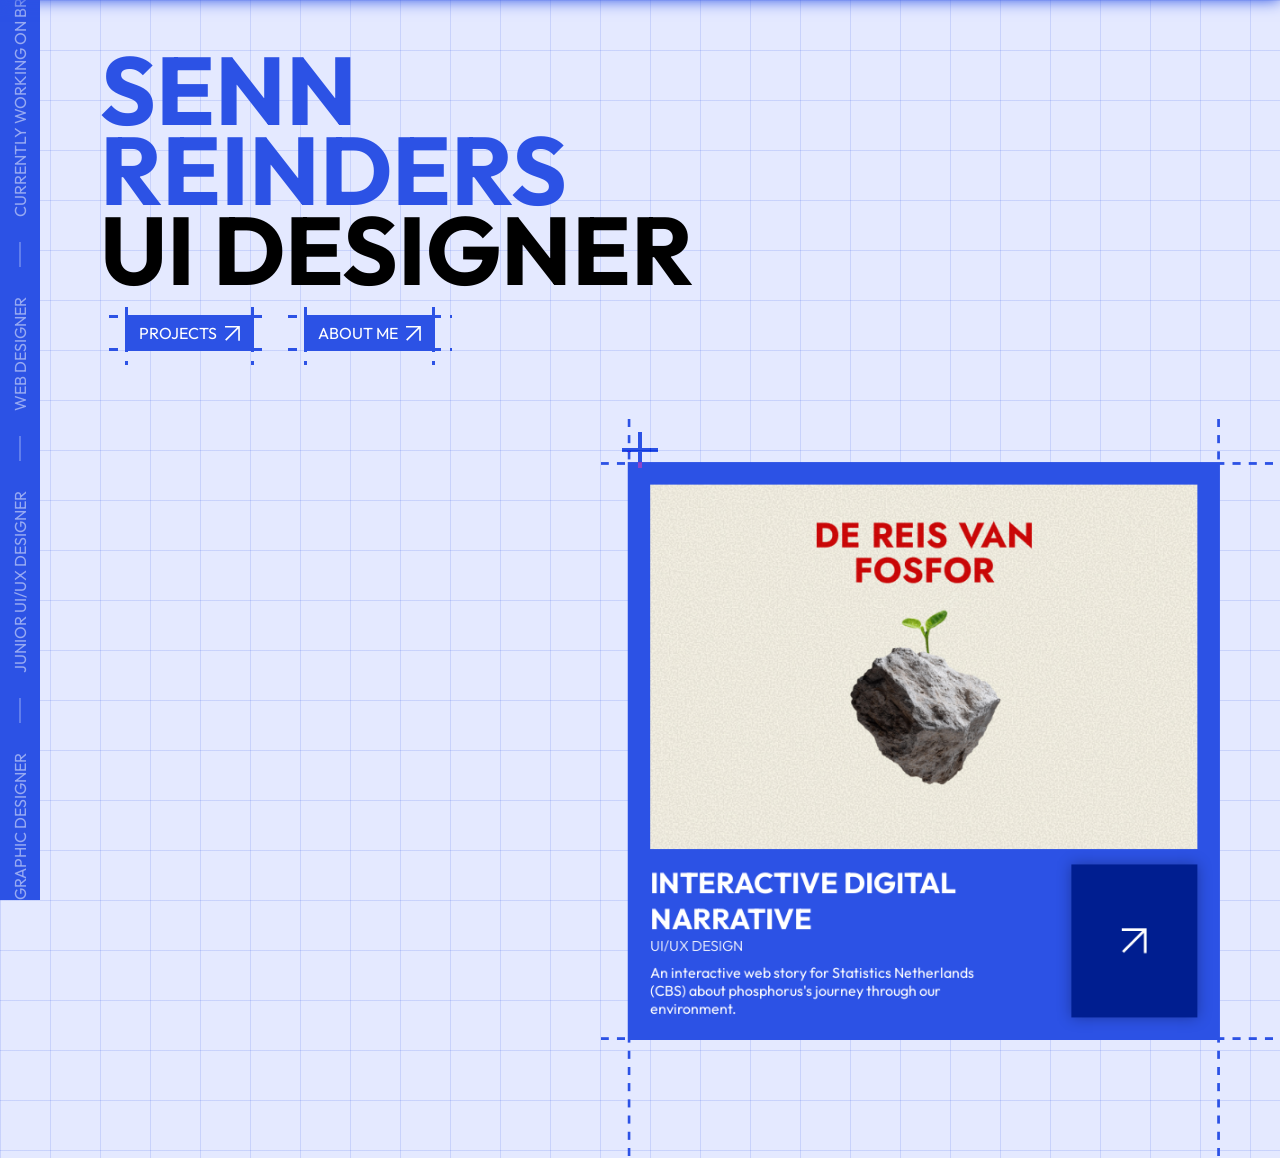
==== commit ab2349df: "Meta tags added and more Changed page transition titles. Added the function for view all projects bu" ====
--- a/index.html
+++ b/index.html
@@ -1,19 +1,30 @@
 <!DOCTYPE html>
-<!-- TO DO
-    - NEXT PROJECT
-    - CONTACT ON PROJECT
-    - BACK BTN LEFT + BACK
-    - MOTION ON PROJECT
-    - SMOOTH SCROLL WITH MOUSE WHEEL
-    - REMOVE CONSOLE LOGS
-     -->
 
 <html lang="en">
 
 <head>
+    <script async src="https://www.googletagmanager.com/gtag/js?id=G-7J0M94LH9K"></script>
+    <script>
+        window.dataLayer = window.dataLayer || [];
+        function gtag() { dataLayer.push(arguments); }
+        gtag('js', new Date());
+
+        gtag('config', 'G-7J0M94LH9K');
+    </script>
     <meta charset="UTF-8">
     <meta name="viewport" content="width=device-width, initial-scale=1.0">
     <title>Portfolio - Senn</title>
+    <meta name="description" content="Welcome to my portfolio! I'm Senn, a passionate UI/UX designer with a talent for creating intuitive and visually stunning digital experiences. Explore my projects and discover how I bring ideas to life through design.">
+    <meta name="keywords" content="UI design, UX design, web design, digital product design, portfolio, Senn Reinders, interactive design, user experience, user interface, digital storytelling, graphic design, junior designer, communication and multimedia design, Zuyd University of Applied Sciences, design process, design toolbox, contact information, design projects, design case studies, design portfolio, design work, design showcase, design inspiration, design creativity, design skills, design expertise, design solutions, design impact, design thinking, design approach, design philosophy, design methodology, design principles, design aesthetics, design trends, design innovation, design impact, design storytelling, design communication, design collaboration, design feedback, design iteration, design improvement, design growth, design learning, design development, design career, design journey, design passion, design motivation, design goals, design aspirations, design vision, design mission, design values, design ethics, design impact, design influence, design community, design network, design connections, design opportunities, design challenges, design successes, design failures, design lessons, design insights, design reflections, design experiences, design stories, design case studies, design projects, design portfolio, design work, design showcase, design inspiration, design creativity, design skills, design expertise, design solutions, design impact, design thinking, design approach, design philosophy, design methodology, design principles, design aesthetics, design trends, design innovation, design impact, design storytelling, design communication, design collaboration, design feedback, design iteration, design improvement, design growth, design learning, design development, design career, design journey, design passion, design motivation, design goals, design aspirations, design vision, design mission, design values, design ethics, design impact, design influence, design community, design network, design connections, design opportunities, design challenges, design successes, design failures, design lessons, design insights, design reflections, design experiences, design stories, design case studies, design projects, design portfolio, design work, design showcase, design inspiration, design creativity, design skills, design expertise, design solutions, design impact, design thinking, design approach, design philosophy, design methodology, design principles, design aesthetics, design trends, design innovation, design impact, design storytelling, design communication, design collaboration, design feedback, design iteration, design improvement, design growth, design learning, design development, design career, design journey, design passion, design motivation, design goals, design aspirations, design vision, design mission, design values, design ethics, design impact, design influence, design community, design network, design connections, design opportunities, design challenges, design successes, design failures, design lessons, design insights, design reflections, design experiences, design stories, design case studies, design projects, design portfolio, design work, design showcase, design inspiration, design creativity, design skills, design expertise, design solutions, design impact, design thinking, design approach, design philosophy, design methodology, design principles, design aesthetics, design trends, design innovation, design impact, design storytelling, design communication, design collaboration, design feedback, design iteration, design improvement, design growth, design learning, design development, design career, design journey, design passion, design motivation, design goals, design aspirations, design vision, design mission, design values, design ethics, design impact, design influence, design community, design network, design connections, design opportunities, design challenges, design successes, design failures, design lessons, design insights, design reflections, design experiences, design stories, design case studies, design projects, design portfolio, design work, design showcase, design inspiration, design creativity, design skills, design expertise, design solutions, design impact, design thinking, design approach, design philosophy, design methodology, design principles, design aesthetics, design trends, design innovation, design impact, design storytelling, design communication, design collaboration, design feedback, design iteration, design improvement, design growth, design learning, design development, design career, design journey, design passion, design motivation, design goals, design aspirations, design vision, design mission">
+    <meta name="author" content="Senn Reinders">
+    <meta property="og:title" content="Portfolio - Senn">
+    <meta property="og:description" content="Welcome to my portfolio! I'm Senn, a passionate UI/UX designer with a talent for creating intuitive and visually stunning digital experiences. Explore my projects and discover how I bring ideas to life through design.">
+    <meta property="og:image" content="img/portfolio-preview.png">
+    <meta property="og:url" content="https://www.sennreinders.com/">
+    <meta name="twitter:card" content="summary_large_image">
+    <meta name="twitter:title" content="Portfolio - Senn">
+    <meta name="twitter:description" content="Welcome to my portfolio! I'm Senn, a passionate UI/UX designer with a talent for creating intuitive and visually stunning digital experiences. Explore my projects and discover how I bring ideas to life through design.">
+    <meta name="twitter:image" content="img/portfolio-preview.png">
     <link rel="icon" type="image/x-icon" href="favicon.png">
     <link rel="stylesheet" href="css/reset.css">
     <link rel="stylesheet" href="css/styles.css">
@@ -29,24 +40,7 @@
         rel="stylesheet" />
 </head>
 
-<body class="page-transition-active">
-    <!-- Loader Overlay -->
-    <div id="loader">
-        <div class="loader-inner">
-            <div class="loader-badge">
-                <span class="loader-label">BUILDING INTERFACE</span>
-                <div class="loader-progress">
-                    <div class="loader-bar"></div>
-                </div>
-            </div>
-            <p class="loader-subtitle">Preparing blueprints & aligning grid…</p>
-        </div>
-    </div>
-    <div id="page-transition" class="active">
-        <div class="page-transition-inner">
-            <span class="page-transition-label">BUILDING NEXT VIEW</span>
-        </div>
-    </div>
+<body>
     <div class="cursor"></div>
     <header>
         <div class="heading links header">
@@ -78,15 +72,29 @@
                     </svg>
                 </a>
             </div>
+            <a href="all-projects.html" id="back-btn-header" class="back-btn">
+                VIEW ALL PROJECTS
+                <svg xmlns="http://www.w3.org/2000/svg" width="15" height="15" viewBox="0 0 15 15" fill="none">
+                    <path
+                        d="M0.13112 13.5712L12.0922 1.61004L-0.000453203 1.5825L-0.000453287 -3.49944e-05H14.8442V14.8446H13.2341L13.2341 2.75194L1.27302 14.713L0.13112 13.5712Z"
+                        fill="#2C52E5" />
+                </svg>
+                <svg xmlns="http://www.w3.org/2000/svg" width="15" height="15" viewBox="0 0 15 15" fill="none">
+                    <path
+                        d="M0.13112 13.5712L12.0922 1.61004L-0.000453203 1.5825L-0.000453287 -3.49944e-05H14.8442V14.8446H13.2341L13.2341 2.75194L1.27302 14.713L0.13112 13.5712Z"
+                        fill="#2C52E5" />
+                </svg>
+            </a>
         </div>
     </header>
     <main>
-        <div class="titles-scroller">
+        <div class="titles-scroller overlay">
             <div class="scroller-inner">
                 <p>GRAPHIC DESIGNER</p>
                 <P>JUNIOR UI/UX DESIGNER</P>
-                <p>DIGITAL PRODUCT DESIGNER</p>
                 <p>WEB DESIGNER</p>
+                <p>CURRENTLY WORKING ON BRILJANTONDERHOUD.NL</p>
+                <p>LEARNING MOTION DESIGN THESE DAYS</p>
             </div>
         </div>
         <div class="heading-links-grp">
@@ -182,7 +190,8 @@
                     <div class="txt-grp">
                         <h3>COMING SOON</h3>
                         <h4>UI/UX Design</h4>
-                        <p>I'm currently working on a new project. It will be added soon. Please hang in there for just a little while longer.</p>
+                        <p>I'm currently working on a new project. It will be added soon. Please hang in there for just
+                            a little while longer.</p>
                     </div>
                     <!-- <a href="#">
                         <svg xmlns="http://www.w3.org/2000/svg" width="28" height="28" viewBox="0 0 28 28" fill="none">
@@ -441,7 +450,6 @@
     <!-- <script src="https://unpkg.com/three@0.158.0/build/three.min.js"></script>
     <script src="js/OBJLoader.js"></script> -->
     <script type="module" src="js/main.js"></script>
-    <script src="js/loader.js" defer></script>
     <script src="js/page-transition.js" defer></script>
 
 </body>
--- a/css/styles.css
+++ b/css/styles.css
@@ -2,6 +2,7 @@
     --primary-color: #2C52E5;
     --secondary-color: #001E90;
     --grid-color: rgba(44, 82, 229, 0.15);
+    --white-grid-color: rgba(255, 255, 255, 0.15);
     --background-color: #E4E9FF;
     --black: #000000;
     --white: #FFFFFF;
@@ -20,13 +21,20 @@
     background-size: 50px 50px;
     overflow-x: scroll;
     overflow-y: hidden;
-    transition: ease 1s;
     width: 100vw;
     height: 100vh;
+    transition:
+        transform 0.7s cubic-bezier(0.65, 0, 0.35, 1),
+        opacity 0.5s ease-out;
 }
 
 body.up {
     background-size: 37px 37px;
+}
+
+body.page-exit {
+    transform: translateY(-100vh);
+    opacity: 0;
 }
 
 .cursor {
@@ -156,15 +164,18 @@
     display: flex;
     align-items: center;
     gap: 0;
-    padding: 25px 0 25px 65px;
+    width: 100%;
+    padding: 25px 25px 25px 65px;
     z-index: 999;
     transform: translateY(-100%);
     transition: .8s ease;
+    box-sizing: border-box;
 }
 
 header .heading.links {
     padding-left: 0;
     transition: .3s ease;
+    width: 100%;
 }
 
 header .heading.links .dashed-wrapper {
@@ -188,6 +199,10 @@
     rotate: -90deg;
     transform-origin: top left;
     z-index: 999;
+    transform: translateY(0);
+    transition:
+        height 0.7s cubic-bezier(0.075, 0.82, 0.165, 1),
+        transform 1s cubic-bezier(0.075, 0.82, 0.165, 1);
 }
 
 .scroller-inner {
@@ -206,6 +221,7 @@
     opacity: 0.5;
     margin-left: 55px;
     cursor: vertical-text;
+    color: var(--white) !important;
 }
 
 .titles-scroller p:first-child {
@@ -354,6 +370,45 @@
     transform: translate(0, 0);
 }
 
+header #back-btn-header {
+    position: relative;
+    background-color: transparent;
+    color: var(--primary-color);
+    margin-left: auto;
+}
+
+header #back-btn-header::after {
+    content: "";
+    position: absolute;
+    bottom: -5px;
+    left: 50%;
+    width: 140%;
+    height: 10px;
+    background-image: repeating-linear-gradient(-45deg,
+            var(--primary-color),
+            var(--primary-color) 3px,
+            transparent 1px,
+            transparent 6px);
+    background-repeat: repeat;
+    transform: translateX(-50%);
+    transition: all 0.3s linear;
+}
+
+header #back-btn-header:hover::after {
+    animation: backBtnAfter 0.8s linear infinite;
+}
+
+@keyframes backBtnAfter {
+    0% {
+        background-position: 0 0;
+    }
+
+    100% {
+        background-position: 17px 0;
+        /* of 6px, afhankelijk van je patroon */
+    }
+}
+
 .projects {
     display: flex;
     flex-direction: row;
@@ -716,13 +771,16 @@
     bottom: 10px;
     transform: translateY(-300%);
 }
+
 .about-me a svg {
     transform: translateY(0);
 }
+
 .about-me a:hover svg {
     transition: .3s ease;
     transform: translateY(300%);
 }
+
 .about-me a:hover svg:first-child {
     transform: translateY(0);
 }
@@ -787,8 +845,8 @@
 }
 
 .contact .line {
-    right: 50px;
-    bottom: -10vh;
+    right: 100px;
+    bottom: 10vh;
     top: auto;
 }
 
@@ -1213,7 +1271,7 @@
 
 .how-i-work .line {
     position: absolute;
-    right: 50px;
+    right: 100px;
     bottom: 10vh;
     top: auto;
 }
@@ -1484,164 +1542,14 @@
     }
 }
 
-/* ===== PAGE TRANSITION OVERLAY ===== */
-
-#page-transition {
-    position: fixed;
-    inset: 0;
-    z-index: 1900;
-    pointer-events: none;
-    opacity: 0;
-    transform: translateY(20px);
-    background-color: var(--background-color);
-    background-image:
-        linear-gradient(var(--grid-color) 1px, transparent 1px),
-        linear-gradient(90deg, var(--grid-color) 1px, transparent 1px);
-    background-size: 55px 55px;
-    display: flex;
-    align-items: center;
-    justify-content: center;
-    transition:
-        opacity 1.5s ease,
-        transform 1.5s ease;
-}
-
-#page-transition.active {
-    opacity: 1;
-    transform: translateY(0);
-    pointer-events: auto;
-}
-
-.page-transition-inner {
-    position: relative;
-    padding: 14px 22px 16px 22px;
-    background-color: var(--background-color);
-    border: 2px solid var(--primary-color);
-    box-shadow: 0 0 15px rgba(0, 0, 0, 0.18);
-    overflow: hidden;
-}
-
-.page-transition-inner::before {
-    content: "";
-    position: absolute;
-    inset: -3px;
-    background-image:
-        linear-gradient(to right, var(--primary-color) 50%, transparent 50%),
-        linear-gradient(to bottom, var(--primary-color) 50%, transparent 50%),
-        linear-gradient(to right, var(--primary-color) 50%, transparent 50%),
-        linear-gradient(to bottom, var(--primary-color) 50%, transparent 50%);
-    background-size:
-        15px 1px,
-        1px 15px,
-        15px 1px,
-        1px 15px;
-    background-repeat: repeat-x, repeat-y, repeat-x, repeat-y;
-    background-position:
-        0 0,
-        100% 0,
-        0 100%,
-        0 0;
-    animation: page-transition-border-dash 1s linear infinite;
-    opacity: 0.8;
-    pointer-events: none;
-}
-
-@keyframes page-transition-border-dash {
-    to {
-        background-position:
-            -15px 0,
-            100% -15px,
-            15px 100%,
-            0 15px;
-    }
-}
-
-.page-transition-label {
-    display: block;
-    font-family: Outfit, sans-serif;
-    font-size: 0.8rem;
-    letter-spacing: 0.18em;
-    text-transform: uppercase;
-    color: var(--primary-color);
-}
-
-#loader {
-    position: fixed;
-    inset: 0;
-    z-index: 2000;
-    background-color: var(--background-color);
-    background-image:
-        linear-gradient(var(--grid-color) 1px, transparent 1px),
-        linear-gradient(90deg, var(--grid-color) 1px, transparent 1px);
-    background-size: 55px 55px;
-    display: flex;
-    align-items: center;
-    justify-content: center;
-    transition: opacity 0.6s ease, transform 0.6s ease;
-}
-
-#loader.loader-hidden {
-    opacity: 0;
-    transform: translateY(-20px);
-}
-
-.loader-inner {
-    position: relative;
-    padding: 18px 24px 20px 24px;
-    background-color: var(--background-color);
-    border: 2px solid var(--primary-color);
-    box-shadow: 0 0 15px rgba(0, 0, 0, 0.18);
-    overflow: hidden;
-}
-
-.loader-badge {
-    position: relative;
-    margin-bottom: 10px;
-}
-
-.loader-label {
-    display: inline-block;
-    font-family: Outfit, sans-serif;
-    font-size: 0.8rem;
-    letter-spacing: 0.18em;
-    text-transform: uppercase;
-    color: var(--primary-color);
-    margin-bottom: 6px;
-}
-
-.loader-progress {
-    position: relative;
-    width: 260px;
-    height: 3px;
-    background-color: rgba(44, 82, 229, 0.2);
-    overflow: hidden;
-}
-
-/* Scan-lijn */
-.loader-bar {
-    position: absolute;
-    top: 0;
-    left: -40%;
-    width: 40%;
-    height: 100%;
-    background-color: var(--primary-color);
-    box-shadow: 0 0 12px rgba(44, 82, 229, 0.7);
-    animation: loader-scan 1.1s linear infinite;
-}
-
-@keyframes loader-scan {
-    0% {
-        left: -40%;
-    }
-    100% {
-        left: 100%;
-    }
-}
-
-.loader-subtitle {
-    font-family: Outfit, sans-serif;
-    font-size: 0.8rem;
-    line-height: 1.1rem;
-    color: var(--primary-color);
-    opacity: 0.8;
+/* Full-screen overlay (loader + page transition) */
+.titles-scroller.overlay {
+    height: 100vw;
+    /* of 100vw als jij dat mooier vindt bij rotate */
+}
+
+/* Alleen op project-pagina's: sluit naar rechts, uit beeld */
+.project-page .titles-scroller.overlay.hide-right {
+    /* blijft full-screen hoog, maar schuift de hele balk naar rechts */
+    transform: translateY(120vw);
 }
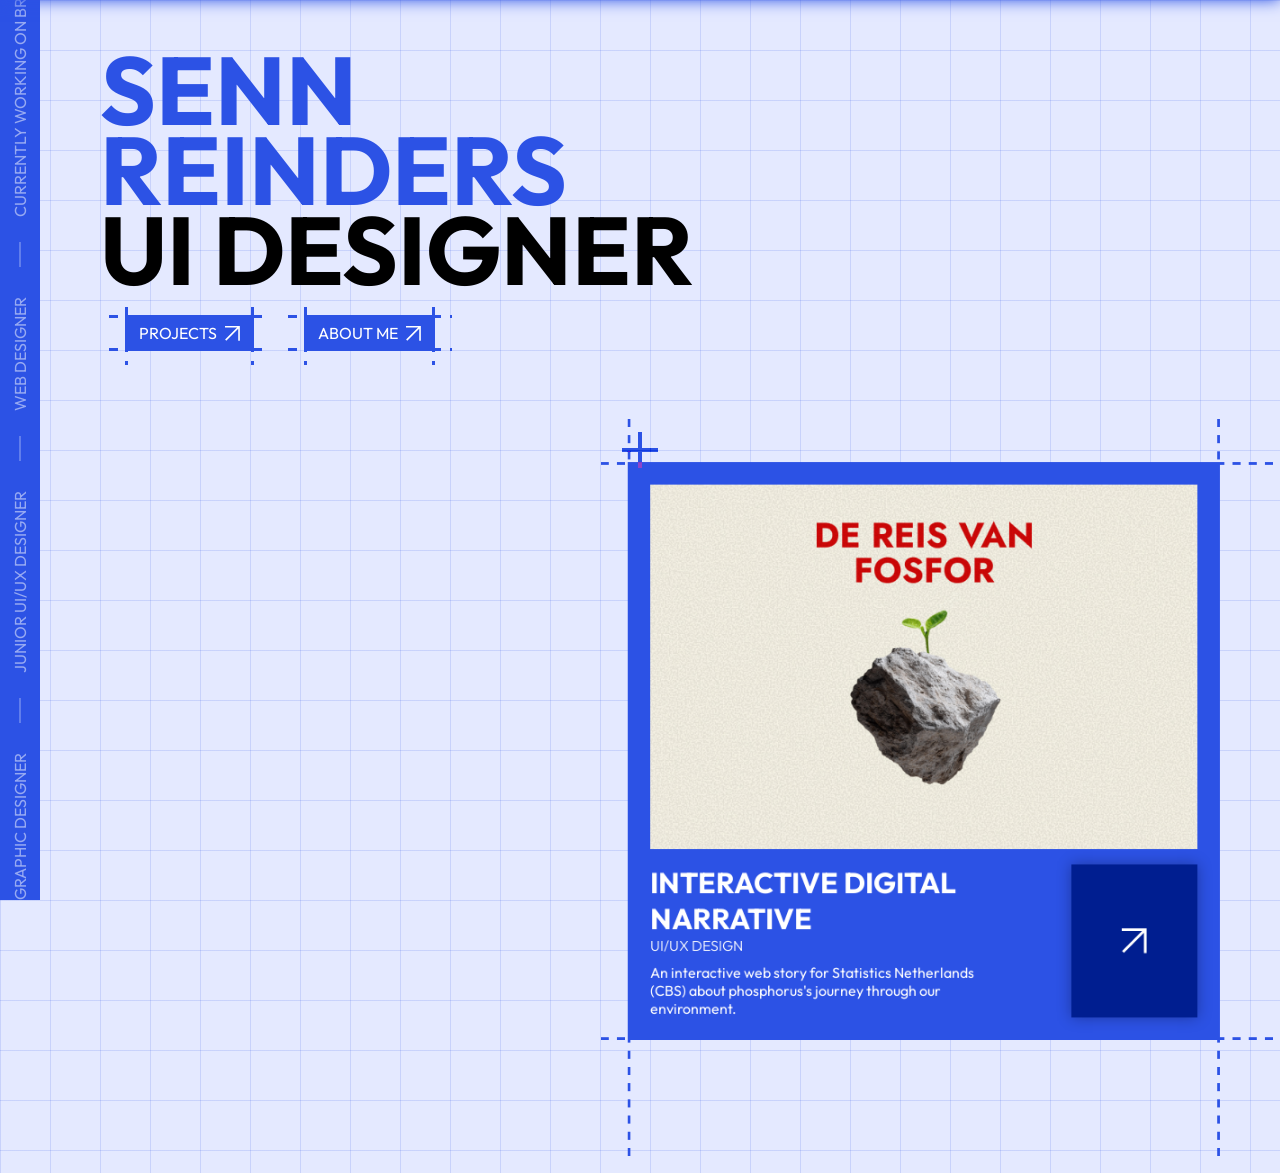
==== commit e4e86528: "Infinite scroll on all projects and portfolio as project added" ====
--- a/index.html
+++ b/index.html
@@ -13,18 +13,22 @@
     </script>
     <meta charset="UTF-8">
     <meta name="viewport" content="width=device-width, initial-scale=1.0">
-    <title>Portfolio - Senn</title>
-    <meta name="description" content="Welcome to my portfolio! I'm Senn, a passionate UI/UX designer with a talent for creating intuitive and visually stunning digital experiences. Explore my projects and discover how I bring ideas to life through design.">
-    <meta name="keywords" content="UI design, UX design, web design, digital product design, portfolio, Senn Reinders, interactive design, user experience, user interface, digital storytelling, graphic design, junior designer, communication and multimedia design, Zuyd University of Applied Sciences, design process, design toolbox, contact information, design projects, design case studies, design portfolio, design work, design showcase, design inspiration, design creativity, design skills, design expertise, design solutions, design impact, design thinking, design approach, design philosophy, design methodology, design principles, design aesthetics, design trends, design innovation, design impact, design storytelling, design communication, design collaboration, design feedback, design iteration, design improvement, design growth, design learning, design development, design career, design journey, design passion, design motivation, design goals, design aspirations, design vision, design mission, design values, design ethics, design impact, design influence, design community, design network, design connections, design opportunities, design challenges, design successes, design failures, design lessons, design insights, design reflections, design experiences, design stories, design case studies, design projects, design portfolio, design work, design showcase, design inspiration, design creativity, design skills, design expertise, design solutions, design impact, design thinking, design approach, design philosophy, design methodology, design principles, design aesthetics, design trends, design innovation, design impact, design storytelling, design communication, design collaboration, design feedback, design iteration, design improvement, design growth, design learning, design development, design career, design journey, design passion, design motivation, design goals, design aspirations, design vision, design mission, design values, design ethics, design impact, design influence, design community, design network, design connections, design opportunities, design challenges, design successes, design failures, design lessons, design insights, design reflections, design experiences, design stories, design case studies, design projects, design portfolio, design work, design showcase, design inspiration, design creativity, design skills, design expertise, design solutions, design impact, design thinking, design approach, design philosophy, design methodology, design principles, design aesthetics, design trends, design innovation, design impact, design storytelling, design communication, design collaboration, design feedback, design iteration, design improvement, design growth, design learning, design development, design career, design journey, design passion, design motivation, design goals, design aspirations, design vision, design mission, design values, design ethics, design impact, design influence, design community, design network, design connections, design opportunities, design challenges, design successes, design failures, design lessons, design insights, design reflections, design experiences, design stories, design case studies, design projects, design portfolio, design work, design showcase, design inspiration, design creativity, design skills, design expertise, design solutions, design impact, design thinking, design approach, design philosophy, design methodology, design principles, design aesthetics, design trends, design innovation, design impact, design storytelling, design communication, design collaboration, design feedback, design iteration, design improvement, design growth, design learning, design development, design career, design journey, design passion, design motivation, design goals, design aspirations, design vision, design mission, design values, design ethics, design impact, design influence, design community, design network, design connections, design opportunities, design challenges, design successes, design failures, design lessons, design insights, design reflections, design experiences, design stories, design case studies, design projects, design portfolio, design work, design showcase, design inspiration, design creativity, design skills, design expertise, design solutions, design impact, design thinking, design approach, design philosophy, design methodology, design principles, design aesthetics, design trends, design innovation, design impact, design storytelling, design communication, design collaboration, design feedback, design iteration, design improvement, design growth, design learning, design development, design career, design journey, design passion, design motivation, design goals, design aspirations, design vision, design mission">
+    <title>Senn Reinders</title>
+    <meta name="description"
+        content="Welcome to my portfolio! I'm Senn, a passionate UI/UX designer with a talent for creating intuitive and visually stunning digital experiences. Explore my projects and discover how I bring ideas to life through design.">
+    <meta name="keywords"
+        content="UI design, UX design, web design, digital product design, portfolio, Senn Reinders, interactive design, user experience, user interface, digital storytelling, graphic design, junior designer, communication and multimedia design, Zuyd University of Applied Sciences, design process, design toolbox, contact information, design projects, design case studies, design portfolio, design work, design showcase, design inspiration, design creativity, design skills, design expertise, design solutions, design impact, design thinking, design approach, design philosophy, design methodology, design principles, design aesthetics, design trends, design innovation, design impact, design storytelling, design communication, design collaboration, design feedback, design iteration, design improvement, design growth, design learning, design development, design career, design journey, design passion, design motivation, design goals, design aspirations, design vision, design mission, design values, design ethics, design impact, design influence, design community, design network, design connections, design opportunities, design challenges, design successes, design failures, design lessons, design insights, design reflections, design experiences, design stories, design case studies, design projects, design portfolio, design work, design showcase, design inspiration, design creativity, design skills, design expertise, design solutions, design impact, design thinking, design approach, design philosophy, design methodology, design principles, design aesthetics, design trends, design innovation, design impact, design storytelling, design communication, design collaboration, design feedback, design iteration, design improvement, design growth, design learning, design development, design career, design journey, design passion, design motivation, design goals, design aspirations, design vision, design mission, design values, design ethics, design impact, design influence, design community, design network, design connections, design opportunities, design challenges, design successes, design failures, design lessons, design insights, design reflections, design experiences, design stories, design case studies, design projects, design portfolio, design work, design showcase, design inspiration, design creativity, design skills, design expertise, design solutions, design impact, design thinking, design approach, design philosophy, design methodology, design principles, design aesthetics, design trends, design innovation, design impact, design storytelling, design communication, design collaboration, design feedback, design iteration, design improvement, design growth, design learning, design development, design career, design journey, design passion, design motivation, design goals, design aspirations, design vision, design mission, design values, design ethics, design impact, design influence, design community, design network, design connections, design opportunities, design challenges, design successes, design failures, design lessons, design insights, design reflections, design experiences, design stories, design case studies, design projects, design portfolio, design work, design showcase, design inspiration, design creativity, design skills, design expertise, design solutions, design impact, design thinking, design approach, design philosophy, design methodology, design principles, design aesthetics, design trends, design innovation, design impact, design storytelling, design communication, design collaboration, design feedback, design iteration, design improvement, design growth, design learning, design development, design career, design journey, design passion, design motivation, design goals, design aspirations, design vision, design mission, design values, design ethics, design impact, design influence, design community, design network, design connections, design opportunities, design challenges, design successes, design failures, design lessons, design insights, design reflections, design experiences, design stories, design case studies, design projects, design portfolio, design work, design showcase, design inspiration, design creativity, design skills, design expertise, design solutions, design impact, design thinking, design approach, design philosophy, design methodology, design principles, design aesthetics, design trends, design innovation, design impact, design storytelling, design communication, design collaboration, design feedback, design iteration, design improvement, design growth, design learning, design development, design career, design journey, design passion, design motivation, design goals, design aspirations, design vision, design mission">
     <meta name="author" content="Senn Reinders">
-    <meta property="og:title" content="Portfolio - Senn">
-    <meta property="og:description" content="Welcome to my portfolio! I'm Senn, a passionate UI/UX designer with a talent for creating intuitive and visually stunning digital experiences. Explore my projects and discover how I bring ideas to life through design.">
-    <meta property="og:image" content="img/portfolio-preview.png">
+    <meta property="og:title" content="Portfolio - Senn Reinders | UI/UX Designer">
+    <meta property="og:description"
+        content="Welcome to my portfolio! I'm Senn, a passionate UI/UX designer with a talent for creating intuitive and visually stunning digital experiences. Explore my projects and discover how I bring ideas to life through design.">
+    <meta property="og:image" content="img/portfolio-preview.jpg">
     <meta property="og:url" content="https://www.sennreinders.com/">
     <meta name="twitter:card" content="summary_large_image">
     <meta name="twitter:title" content="Portfolio - Senn">
-    <meta name="twitter:description" content="Welcome to my portfolio! I'm Senn, a passionate UI/UX designer with a talent for creating intuitive and visually stunning digital experiences. Explore my projects and discover how I bring ideas to life through design.">
-    <meta name="twitter:image" content="img/portfolio-preview.png">
+    <meta name="twitter:description"
+        content="Welcome to my portfolio! I'm Senn, a passionate UI/UX designer with a talent for creating intuitive and visually stunning digital experiences. Explore my projects and discover how I bring ideas to life through design.">
+    <meta name="twitter:image" content="img/portfolio-preview.jpg">
     <link rel="icon" type="image/x-icon" href="favicon.png">
     <link rel="stylesheet" href="css/reset.css">
     <link rel="stylesheet" href="css/styles.css">
@@ -185,26 +189,28 @@
                 </div>
             </div>
             <div class="project three" data-depth="1.6">
-                <img src="img/coming-soon-thumbnail.jpg" alt="placeholder">
+                <a href="portfolio.html">
+                    <img src="img/portfolio-thumbnail.jpg" alt="placeholder">
+                </a>
                 <div class="txt-btn-grp">
                     <div class="txt-grp">
-                        <h3>COMING SOON</h3>
-                        <h4>UI/UX Design</h4>
-                        <p>I'm currently working on a new project. It will be added soon. Please hang in there for just
-                            a little while longer.</p>
-                    </div>
-                    <!-- <a href="#">
-                        <svg xmlns="http://www.w3.org/2000/svg" width="28" height="28" viewBox="0 0 28 28" fill="none">
-                            <path
-                                d="M0.244417 25.2114L22.4648 2.99107L-7.94699e-06 2.93991L-7.77841e-06 7.77841e-06H27.5772V27.5772L24.5861 27.5772L24.5861 5.11239L2.36574 27.3327L0.244417 25.2114Z"
-                                fill="white" />
-                        </svg>
-                        <svg xmlns="http://www.w3.org/2000/svg" width="28" height="28" viewBox="0 0 28 28" fill="none">
-                            <path
-                                d="M0.244417 25.2114L22.4648 2.99107L-7.94699e-06 2.93991L-7.77841e-06 7.77841e-06H27.5772V27.5772L24.5861 27.5772L24.5861 5.11239L2.36574 27.3327L0.244417 25.2114Z"
-                                fill="white" />
-                        </svg>
-                    </a> -->
+                        <h3>PORTFOLIO</h3>
+                        <h4>UI/UX Design, Development</h4>
+                        <p>A calm yet expressive digital hub where I bring together thoughtful UI, motion and
+                            interaction to tell clear visual stories across different projects.</p>
+                    </div>
+                    <a href="portfolio.html">
+                        <svg xmlns="http://www.w3.org/2000/svg" width="28" height="28" viewBox="0 0 28 28" fill="none">
+                            <path
+                                d="M0.244417 25.2114L22.4648 2.99107L-7.94699e-06 2.93991L-7.77841e-06 7.77841e-06H27.5772V27.5772L24.5861 27.5772L24.5861 5.11239L2.36574 27.3327L0.244417 25.2114Z"
+                                fill="white" />
+                        </svg>
+                        <svg xmlns="http://www.w3.org/2000/svg" width="28" height="28" viewBox="0 0 28 28" fill="none">
+                            <path
+                                d="M0.244417 25.2114L22.4648 2.99107L-7.94699e-06 2.93991L-7.77841e-06 7.77841e-06H27.5772V27.5772L24.5861 27.5772L24.5861 5.11239L2.36574 27.3327L0.244417 25.2114Z"
+                                fill="white" />
+                        </svg>
+                    </a>
                 </div>
             </div>
         </section>
--- a/css/styles.css
+++ b/css/styles.css
@@ -1414,7 +1414,7 @@
     padding-left: 600px;
     height: 100vh;
     width: min-content;
-    overflow-y: scroll;
+    overflow-y: auto;
     overflow-x: visible;
     scroll-snap-type: y mandatory;
     scroll-behavior: smooth;
